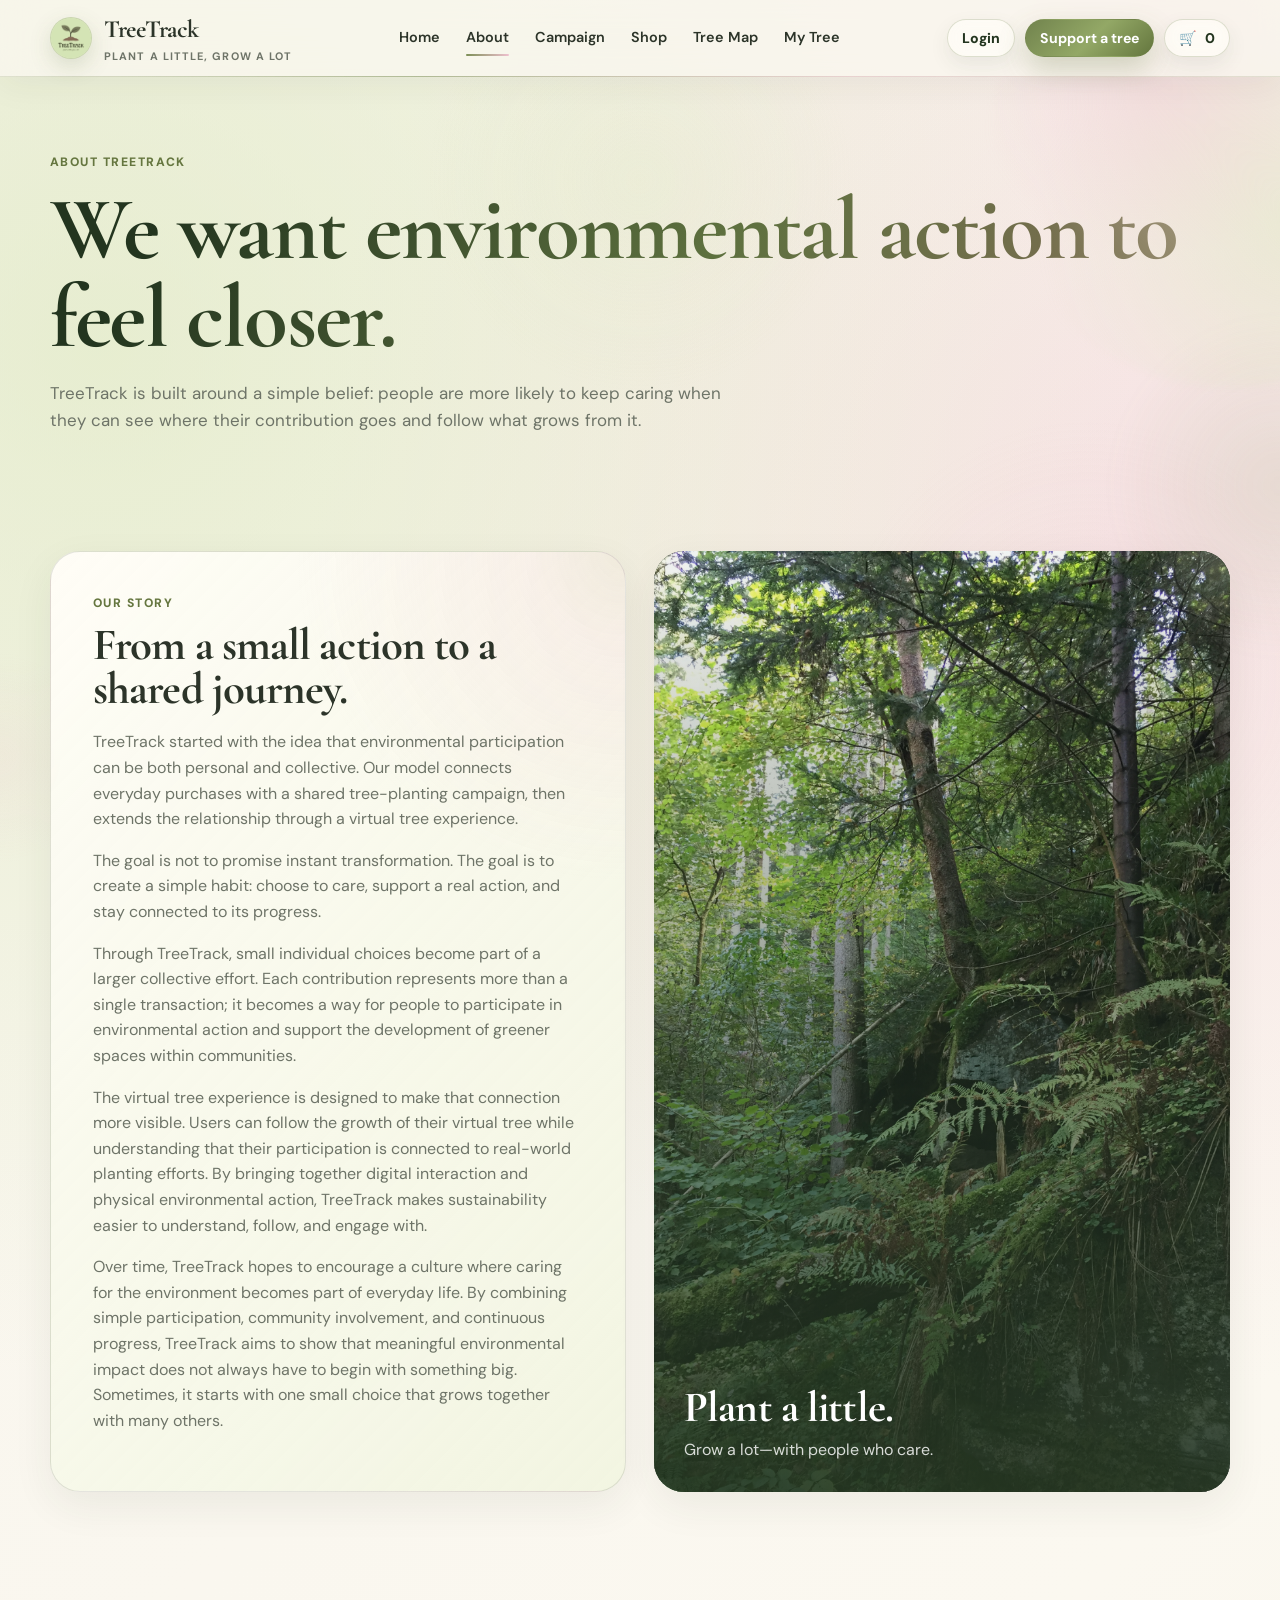
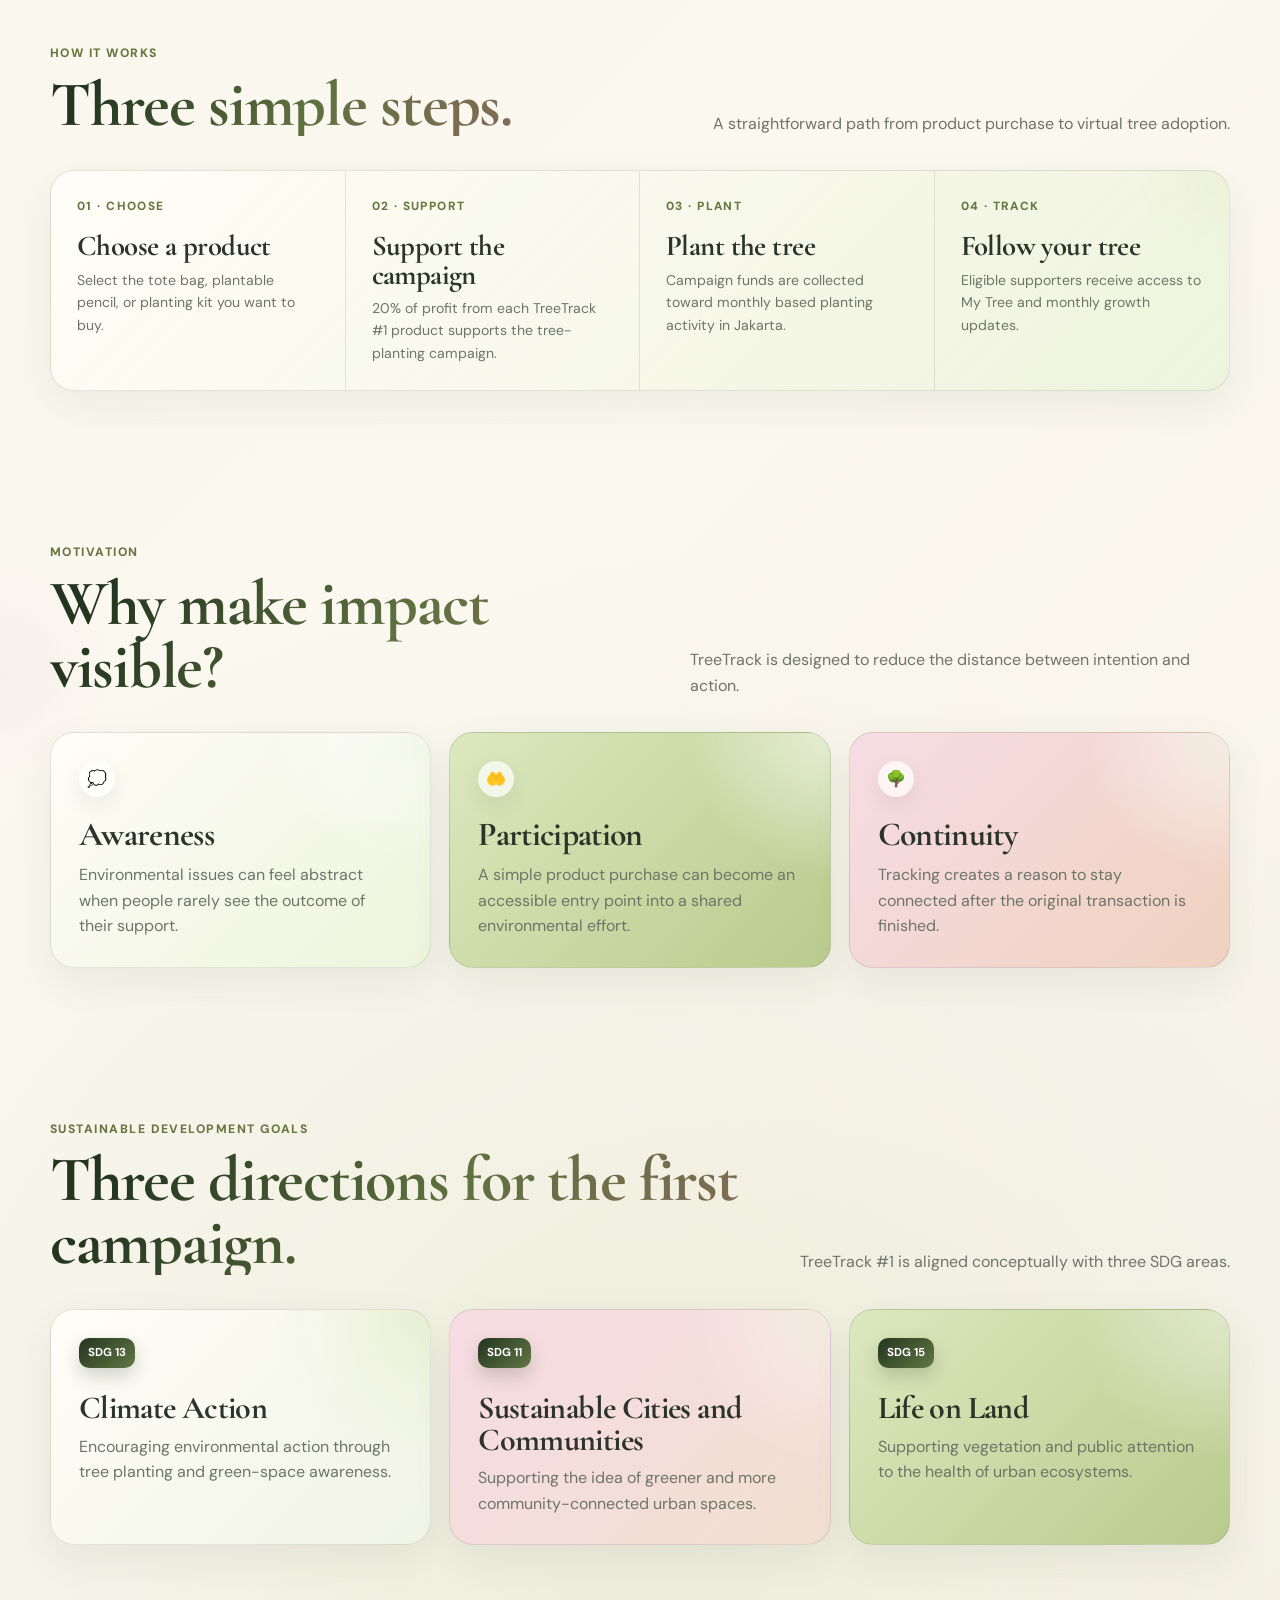
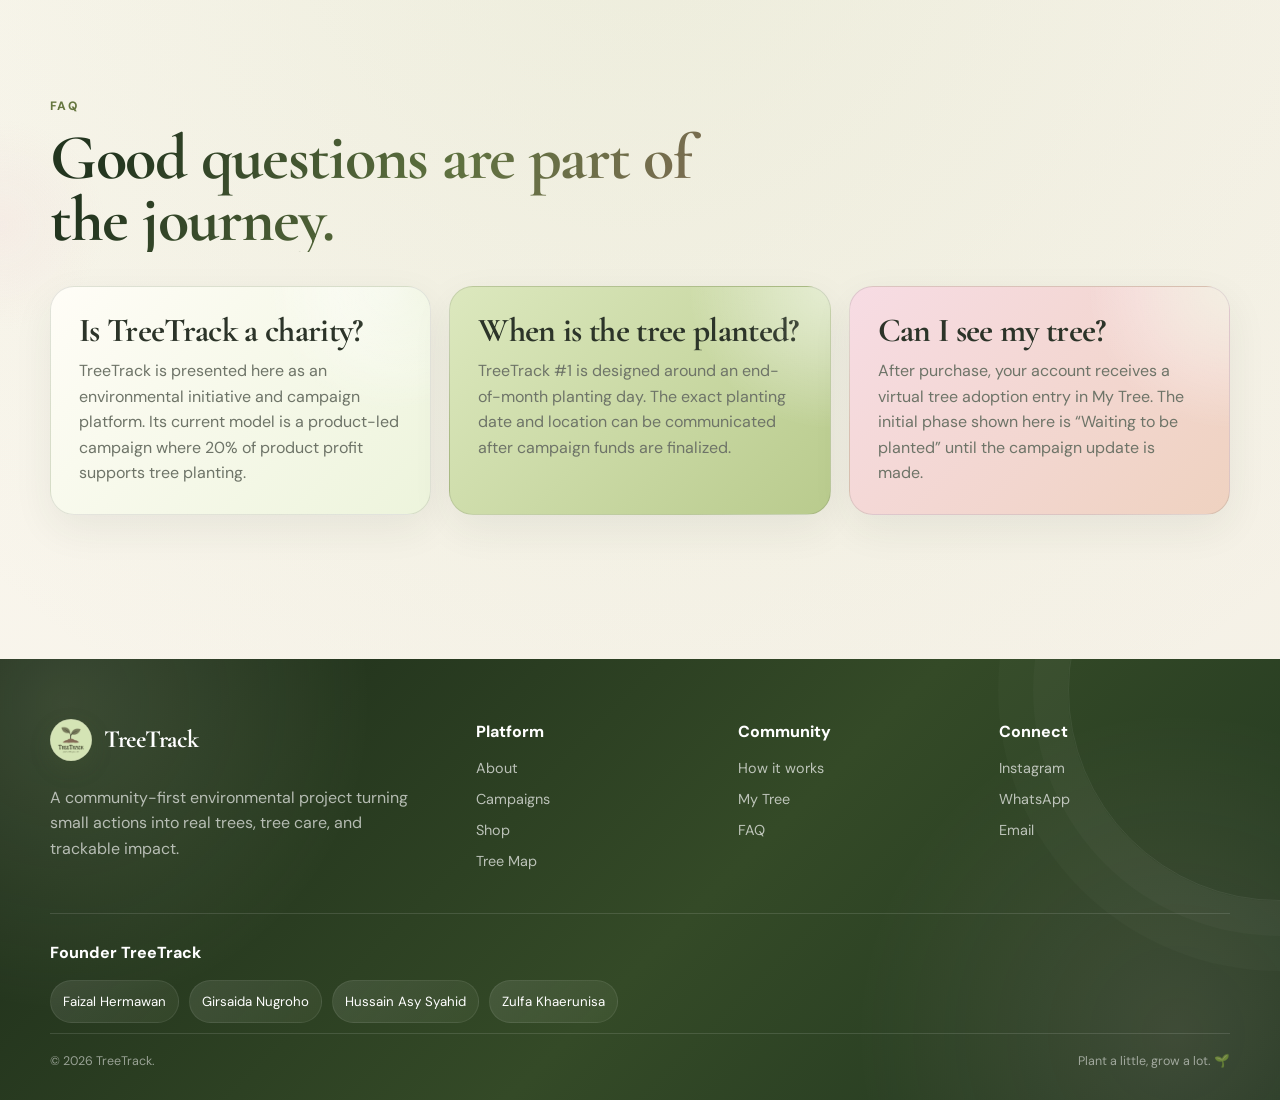
==== about.html @ c63aeb01 "Add files via upload" ====
<!doctype html>
<html lang="en">
<head>
  <meta charset="utf-8"><meta name="viewport" content="width=device-width, initial-scale=1">
  <meta name="description" content="About TreeTrack, its motivation, mission, SDGs and how the platform works.">
  <title>About TreeTrack</title>
  <link rel="icon" href="assets/treetrack-logo.png"><link rel="stylesheet" href="css/styles.css">
</head>
<body>
<header class="site-header"><div class="container navbar"><a class="brand" href="index.html"><span class="brand-mark"><img src="assets/treetrack-logo.png" alt="TreeTrack logo"></span><span><span class="brand-name">TreeTrack</span><span class="brand-tag">plant a little, grow a lot</span></span></a><button class="mobile-toggle" data-mobile-toggle type="button">☰</button><nav class="nav-links"><a href="index.html">Home</a><a href="about.html">About</a><a href="campaign.html">Campaign</a><a href="shop.html">Shop</a><a href="map.html">Tree Map</a><a href="my-tree.html">My Tree</a></nav><div class="nav-actions"><a class="btn btn-outline small" href="login.html" data-auth-link>Login</a><a class="btn btn-primary small" href="shop.html">Support a tree</a><a class="btn btn-outline small" href="checkout.html">🛒 <span data-cart-count>0</span></a></div></div></header>
<main>
  <section class="page-hero"><div class="container page-hero-inner"><div class="kicker">About TreeTrack</div><h1>We want environmental action to feel closer.</h1><p>TreeTrack is built around a simple belief: people are more likely to keep caring when they can see where their contribution goes and follow what grows from it.</p></div></section>
  <section class="section tight"><div class="container"><div class="split"><div class="text-card"><div class="kicker">Our story</div><h3>From a small action to a shared journey.</h3><p>
  TreeTrack started with the idea that environmental participation can be both
  personal and collective. Our model connects everyday purchases with a shared
  tree-planting campaign, then extends the relationship through a virtual tree
  experience.
</p>

<p>
  The goal is not to promise instant transformation. The goal is to create a
  simple habit: choose to care, support a real action, and stay connected to
  its progress.
</p>

<p>
  Through TreeTrack, small individual choices become part of a larger
  collective effort. Each contribution represents more than a single
  transaction; it becomes a way for people to participate in environmental
  action and support the development of greener spaces within communities.
</p>

<p>
  The virtual tree experience is designed to make that connection more visible.
  Users can follow the growth of their virtual tree while understanding that
  their participation is connected to real-world planting efforts. By bringing
  together digital interaction and physical environmental action, TreeTrack
  makes sustainability easier to understand, follow, and engage with.
</p>

<p>
  Over time, TreeTrack hopes to encourage a culture where caring for the
  environment becomes part of everyday life. By combining simple participation,
  community involvement, and continuous progress, TreeTrack aims to show that
  meaningful environmental impact does not always have to begin with something
  big. Sometimes, it starts with one small choice that grows together with
  many others.
</p></div><div class="photo-card"><img src="assets/Background4.png" alt="Green landscape"><div class="overlay"></div><div class="photo-copy"><h3>Plant a little.</h3><p>Grow a lot—with people who care.</p></div></div></div></div></section>
  <section class="section" id="how"><div class="container"><div class="section-head"><div><div class="kicker">How it works</div><h2>Three simple steps.</h2></div><p>A straightforward path from product purchase to virtual tree adoption.</p></div><div class="timeline"><article class="timeline-item"><div class="num">01 · CHOOSE</div><h3>Choose a product</h3><p>Select the tote bag, plantable pencil, or planting kit you want to buy.</p></article><article class="timeline-item"><div class="num">02 · SUPPORT</div><h3>Support the campaign</h3><p>20% of profit from each TreeTrack #1 product supports the tree-planting campaign.</p></article><article class="timeline-item"><div class="num">03 · PLANT</div><h3>Plant the tree</h3><p>Campaign funds are collected toward monthly based planting activity in Jakarta.</p></article><article class="timeline-item"><div class="num">04 · TRACK</div><h3>Follow your tree</h3><p>Eligible supporters receive access to My Tree and monthly growth updates.</p></article></div></div></section>
  <section class="section tight"><div class="container"><div class="section-head"><div><div class="kicker">Motivation</div><h2>Why make impact visible?</h2></div><p>TreeTrack is designed to reduce the distance between intention and action.</p></div><div class="story-grid"><article class="story-card"><span>💭</span><h3>Awareness</h3><p>Environmental issues can feel abstract when people rarely see the outcome of their support.</p></article><article class="story-card"><span>🤲</span><h3>Participation</h3><p>A simple product purchase can become an accessible entry point into a shared environmental effort.</p></article><article class="story-card"><span>🌳</span><h3>Continuity</h3><p>Tracking creates a reason to stay connected after the original transaction is finished.</p></article></div></div></section>
  <section class="section" id="sdgs"><div class="container"><div class="section-head"><div><div class="kicker">Sustainable Development Goals</div><h2>Three directions for the first campaign.</h2></div><p>TreeTrack #1 is aligned conceptually with three SDG areas.</p></div><div class="sdgs"><article class="sdg-card"><span class="sdg-tag">SDG 13</span><h3>Climate Action</h3><p>Encouraging environmental action through tree planting and green-space awareness.</p></article><article class="sdg-card"><span class="sdg-tag">SDG 11</span><h3>Sustainable Cities and Communities</h3><p>Supporting the idea of greener and more community-connected urban spaces.</p></article><article class="sdg-card"><span class="sdg-tag">SDG 15</span><h3>Life on Land</h3><p>Supporting vegetation and public attention to the health of urban ecosystems.</p></article></div></div></section>
  <section class="section tight" id="faq"><div class="container"><div class="section-head"><div><div class="kicker">FAQ</div><h2>Good questions are part of the journey.</h2></div></div><div class="story-grid"><article class="story-card"><h3>Is TreeTrack a charity?</h3><p>TreeTrack is presented here as an environmental initiative and campaign platform. Its current model is a product-led campaign where 20% of product profit supports tree planting.</p></article><article class="story-card"><h3>When is the tree planted?</h3><p>TreeTrack #1 is designed around an end-of-month planting day. The exact planting date and location can be communicated after campaign funds are finalized.</p></article><article class="story-card"><h3>Can I see my tree?</h3><p>After purchase, your account receives a virtual tree adoption entry in My Tree. The initial phase shown here is “Waiting to be planted” until the campaign update is made.</p></article></div></div></section>
</main>
<footer class="site-footer"><div class="container"><div class="footer-grid"><div class="footer-brand"><div class="brand"><span class="brand-mark"><img src="assets/treetrack-logo.png" alt=""></span><span class="brand-name">TreeTrack</span></div><p>A community-first environmental project turning small actions into real trees, tree care, and trackable impact.</p></div><div><div class="footer-title">Platform</div><div class="footer-links"><a href="about.html">About</a><a href="campaign.html">Campaigns</a><a href="shop.html">Shop</a><a href="map.html">Tree Map</a></div></div><div><div class="footer-title">Community</div><div class="footer-links"><a href="about.html#how">How it works</a><a href="my-tree.html">My Tree</a><a href="about.html#faq">FAQ</a></div></div><div><div class="footer-title">Connect</div><div class="footer-links"><a href="https://instagram.com/treetrack.id" target="_blank" rel="noopener">Instagram</a><a href="https://wa.me/628139511928" target="_blank" rel="noopener">WhatsApp</a><a href="mailto:hello@treetrack.id">Email</a></div></div></div><div class="footer-founders"><div class="footer-title">Founder TreeTrack</div><div class="founder-list"><span class="founder">Faizal Hermawan</span><span class="founder">Girsaida Nugroho</span><span class="founder">Hussain Asy Syahid</span><span class="founder">Zulfa Khaerunisa</span></div></div><div class="footer-bottom"><span>© <span data-year></span> TreeTrack.</span><span>Plant a little, grow a lot. 🌱</span></div></div></footer><div class="toast"></div><script src="js/app.js"></script>
</body>
</html>
---- css/styles.css ----
@import url('https://fonts.googleapis.com/css2?family=Caveat:wght@500;600&family=Cormorant+Garamond:wght@500;600;700&family=DM+Sans:wght@400;500;600;700&display=swap');

:root {
  --forest: #23351f;
  --forest-2: #31462a;
  --olive: #7d8f57;
  --olive-dark: #65763f;
  --sage: #dce8be;
  --sage-2: #eaf2d7;
  --cream: #f8f5ed;
  --paper: #fffdf7;
  --pink: #efc1cf;
  --pink-soft: #f7dce4;
  --brown: #6b5444;
  --ink: #2c3429;
  --muted: #6e7468;
  --line: rgba(44, 52, 41, 0.12);
  --shadow: 0 18px 50px rgba(43, 53, 36, 0.12);
  --radius: 24px;
  --radius-sm: 16px;
  --max: 1180px;
}

* { box-sizing: border-box; }
html { scroll-behavior: smooth; }
body {
  margin: 0;
  background: var(--cream);
  color: var(--ink);
  font-family: 'DM Sans', Arial, sans-serif;
  line-height: 1.6;
}
a { color: inherit; text-decoration: none; }
button, input, select, textarea { font: inherit; }
button { cursor: pointer; }
img { display: block; max-width: 100%; }

h1, h2, h3, .display {
  font-family: 'Cormorant Garamond', Georgia, serif;
  line-height: 0.98;
  margin: 0;
  letter-spacing: -0.02em;
}
.hand { font-family: 'Caveat', cursive; }
.container { width: min(var(--max), calc(100% - 40px)); margin: 0 auto; }

.site-header {
  position: sticky;
  top: 0;
  z-index: 50;
  backdrop-filter: blur(16px);
  background: rgba(248, 245, 237, 0.9);
  border-bottom: 1px solid var(--line);
}
.navbar {
  min-height: 76px;
  display: flex;
  align-items: center;
  justify-content: space-between;
  gap: 24px;
}
.brand {
  display: inline-flex;
  align-items: center;
  gap: 12px;
  font-weight: 700;
}
.brand-mark {
  width: 42px;
  height: 42px;
  border-radius: 50%;
  overflow: hidden;
  background: var(--sage);
  border: 1px solid rgba(35,53,31,0.1);
  flex: 0 0 auto;
}
.brand-mark img { width: 100%; height: 100%; object-fit: cover; }
.brand-name { font-family: 'Cormorant Garamond', Georgia, serif; font-size: 1.55rem; letter-spacing: -0.02em; }
.brand-tag { display: block; color: var(--muted); font-size: 0.68rem; letter-spacing: .1em; text-transform: uppercase; margin-top: -2px; }
.nav-links { display: flex; gap: 18px; align-items: center; }
.nav-links a, .nav-links button {
  border: 0;
  background: none;
  color: var(--ink);
  font-weight: 600;
  font-size: 0.9rem;
  padding: 8px 4px;
}
.nav-links a:hover, .nav-links button:hover { color: var(--olive-dark); }
.nav-actions { display: flex; align-items: center; gap: 10px; }
.mobile-toggle { display: none; border: 1px solid var(--line); background: var(--paper); padding: 10px 12px; border-radius: 12px; }

.btn {
  display: inline-flex;
  align-items: center;
  justify-content: center;
  gap: 8px;
  min-height: 44px;
  padding: 0 18px;
  border-radius: 999px;
  border: 1px solid transparent;
  font-weight: 700;
  transition: transform .2s ease, background .2s ease, box-shadow .2s ease;
}
.btn:hover { transform: translateY(-1px); }
.btn-primary { background: var(--olive); color: #fff; box-shadow: 0 10px 24px rgba(125,143,87,.25); }
.btn-primary:hover { background: var(--olive-dark); }
.btn-outline { background: var(--paper); border-color: var(--line); }
.btn-pink { background: var(--pink); }
.btn-dark { background: var(--forest); color: #fff; }
.btn-ghost { background: transparent; border-color: var(--line); }
.btn.small { min-height: 38px; padding: 0 14px; font-size: .88rem; }
.btn.block { width: 100%; }

.hero {
  min-height: 78vh;
  padding: 48px 0 40px;
  display: grid;
  align-items: center;
}
.hero-panel {
  position: relative;
  min-height: 640px;
  border-radius: 36px;
  overflow: hidden;
  background: var(--forest);
  box-shadow: var(--shadow);
}
.hero-panel::before {
  content: '';
  position: absolute;
  inset: 0;
  background: linear-gradient(90deg, rgba(20,35,22,.93) 0%, rgba(26,49,29,.74) 52%, rgba(26,49,29,.2) 100%);
  z-index: 1;
}
.hero-image { position: absolute; inset: 0; width: 100%; height: 100%; object-fit: cover; object-position: center; }
.hero-content { position: relative; z-index: 2; width: min(700px, 88%); padding: 90px 72px; color: #fff; }
.eyebrow {
  display: inline-flex;
  align-items: center;
  gap: 8px;
  padding: 7px 12px;
  border-radius: 999px;
  background: rgba(220,232,190,.18);
  border: 1px solid rgba(220,232,190,.25);
  color: var(--sage);
  font-size: .73rem;
  text-transform: uppercase;
  letter-spacing: .12em;
  font-weight: 700;
}
.hero h1 { font-size: clamp(4rem, 8vw, 7rem); margin: 20px 0 24px; }
.hero h1 em { color: var(--sage); font-style: normal; }
.hero-copy { font-size: 1.08rem; max-width: 580px; color: rgba(255,255,255,.85); }
.hero-actions { display: flex; gap: 12px; flex-wrap: wrap; margin-top: 30px; }
.hero-note { margin-top: 24px; color: rgba(255,255,255,.65); font-size: .83rem; }

.section { padding: 88px 0; }
.section.tight { padding: 64px 0; }
.section-head { display: flex; justify-content: space-between; align-items: end; gap: 24px; margin-bottom: 34px; }
.section-head h2 { font-size: clamp(2.3rem, 5vw, 4rem); max-width: 700px; }
.section-head p { max-width: 540px; color: var(--muted); margin: 0; }
.kicker { color: var(--olive-dark); font-size: .76rem; font-weight: 800; letter-spacing: .12em; text-transform: uppercase; margin-bottom: 10px; }

.split { display: grid; grid-template-columns: 1fr 1fr; gap: 28px; align-items: stretch; }
.photo-card {
  min-height: 520px;
  border-radius: 30px;
  overflow: hidden;
  position: relative;
  background: var(--forest);
  box-shadow: var(--shadow);
}
.photo-card img { width: 100%; height: 100%; object-fit: cover; }
.photo-card .overlay { position: absolute; inset: 0; background: linear-gradient(180deg, rgba(35,53,31,.05), rgba(35,53,31,.9)); }
.photo-card .photo-copy { position: absolute; inset: auto 30px 30px; color: #fff; z-index: 2; }
.photo-copy h3 { font-size: 2.7rem; margin-bottom: 8px; }
.photo-copy p { color: rgba(255,255,255,.82); margin: 0; }
.text-card { background: var(--paper); border: 1px solid var(--line); border-radius: 30px; padding: 42px; }
.text-card h3 { font-size: 2.8rem; margin-bottom: 18px; }
.text-card p { color: var(--muted); }

.story-grid { display: grid; grid-template-columns: repeat(3, 1fr); gap: 18px; }
.story-card { padding: 28px; border-radius: var(--radius); background: var(--paper); border: 1px solid var(--line); min-height: 220px; }
.story-card:nth-child(2) { background: var(--sage); }
.story-card:nth-child(3) { background: var(--pink-soft); }
.story-card span { display: inline-flex; width: 36px; height: 36px; align-items: center; justify-content: center; border-radius: 50%; background: rgba(255,255,255,.7); margin-bottom: 22px; }
.story-card h3 { font-size: 2.1rem; margin-bottom: 10px; }
.story-card p { color: var(--muted); margin: 0; }

.stat-grid { display: grid; grid-template-columns: repeat(4, 1fr); gap: 14px; }
.stat-card { background: var(--paper); border: 1px solid var(--line); border-radius: 18px; padding: 24px; }
.stat-card strong { display: block; font-size: 2rem; font-family: 'Cormorant Garamond', serif; }
.stat-card span { color: var(--muted); font-size: .84rem; }

.sdgs { display: grid; grid-template-columns: repeat(3, 1fr); gap: 18px; }
.sdg-card { border-radius: var(--radius); padding: 28px; border: 1px solid var(--line); background: var(--paper); }
.sdg-card:nth-child(2) { background: var(--pink-soft); }
.sdg-card:nth-child(3) { background: var(--sage); }
.sdg-tag { display: inline-flex; padding: 6px 9px; border-radius: 10px; background: var(--forest); color: #fff; font-weight: 700; font-size: .72rem; }
.sdg-card h3 { font-size: 2rem; margin: 24px 0 10px; }
.sdg-card p { margin: 0; color: var(--muted); }

.campaign-banner {
  background: var(--forest);
  border-radius: 32px;
  overflow: hidden;
  display: grid;
  grid-template-columns: 1.1fr .9fr;
  min-height: 460px;
}
.campaign-banner .copy { padding: 54px; color: #fff; display: flex; flex-direction: column; justify-content: center; }
.campaign-banner h2 { font-size: clamp(3rem, 6vw, 5.5rem); }
.campaign-banner p { color: rgba(255,255,255,.75); max-width: 560px; }
.campaign-banner .media img { width: 100%; height: 100%; object-fit: cover; }

.products { display: grid; grid-template-columns: repeat(3, 1fr); gap: 18px; }
.product-card { background: var(--paper); border: 1px solid var(--line); border-radius: 26px; overflow: hidden; display: flex; flex-direction: column; }
.product-media { aspect-ratio: 4 / 3; background: linear-gradient(135deg, var(--sage), var(--paper)); display: grid; place-items: center; font-size: 4.4rem; }
.product-body { padding: 22px; display: flex; flex-direction: column; gap: 8px; flex: 1; }
.product-meta { display: flex; align-items: center; justify-content: space-between; gap: 12px; }
.product-body h3 { font-size: 2rem; }
.product-body p { color: var(--muted); font-size: .9rem; margin: 0; }
.price { font-size: 1.25rem; font-weight: 800; color: var(--olive-dark); }
.product-actions { display: flex; gap: 8px; margin-top: auto; padding-top: 14px; }
.product-actions .btn { flex: 1; }

.map-shell { display: grid; grid-template-columns: 1.4fr .7fr; gap: 18px; }
.map-frame { background: var(--paper); border: 1px solid var(--line); border-radius: 28px; overflow: hidden; min-height: 540px; }
.map-frame iframe { width: 100%; height: 100%; min-height: 540px; border: 0; }
.map-side { background: var(--paper); border: 1px solid var(--line); border-radius: 28px; padding: 26px; }
.map-locations { display: grid; gap: 10px; margin-top: 18px; }
.location-btn { border: 1px solid var(--line); background: transparent; padding: 14px; border-radius: 16px; text-align: left; transition: .2s ease; }
.location-btn.active, .location-btn:hover { background: var(--sage-2); border-color: rgba(101,118,63,.25); }
.location-btn strong { display: block; }
.location-btn span { display: block; font-size: .8rem; color: var(--muted); margin-top: 3px; }
.map-detail { margin-top: 22px; padding: 18px; border-radius: 18px; background: var(--sage); }
.map-detail p { color: var(--muted); font-size: .9rem; }

.page-hero { padding: 76px 0 36px; }
.page-hero-inner { max-width: 860px; }
.page-hero h1 { font-size: clamp(3.3rem, 7vw, 6rem); margin: 14px 0 18px; }
.page-hero p { max-width: 700px; color: var(--muted); font-size: 1.06rem; }

.timeline { display: grid; grid-template-columns: repeat(4, 1fr); gap: 0; border: 1px solid var(--line); border-radius: 24px; overflow: hidden; background: var(--paper); }
.timeline-item { padding: 26px; border-right: 1px solid var(--line); min-height: 180px; }
.timeline-item:last-child { border-right: 0; }
.timeline-item .num { font-size: .74rem; font-weight: 800; color: var(--olive-dark); letter-spacing: .12em; }
.timeline-item h3 { font-size: 1.8rem; margin: 16px 0 8px; }
.timeline-item p { margin: 0; color: var(--muted); font-size: .88rem; }

.form-wrap { max-width: 560px; margin: 40px auto 90px; }
.form-card { background: var(--paper); border: 1px solid var(--line); border-radius: 28px; padding: 34px; box-shadow: var(--shadow); }
.form-card h1 { font-size: 3rem; margin-bottom: 10px; }
.form-card > p { color: var(--muted); }
.field { display: grid; gap: 7px; margin-top: 18px; }
.field label { font-size: .84rem; font-weight: 700; }
.field input, .field textarea, .field select {
  width: 100%;
  min-height: 46px;
  padding: 12px 14px;
  border: 1px solid var(--line);
  border-radius: 14px;
  background: #fff;
  color: var(--ink);
  outline: none;
}
.field textarea { min-height: 110px; resize: vertical; }
.field input:focus, .field textarea:focus, .field select:focus { border-color: var(--olive); box-shadow: 0 0 0 4px rgba(125,143,87,.12); }
.form-row { display: grid; grid-template-columns: 1fr 1fr; gap: 12px; }
.form-footer { margin-top: 22px; display: flex; gap: 10px; align-items: center; justify-content: space-between; flex-wrap: wrap; }
.form-note { font-size: .78rem; color: var(--muted); margin-top: 16px; }
.alert { padding: 12px 14px; border-radius: 14px; margin-top: 16px; font-size: .88rem; display: none; }
.alert.show { display: block; }
.alert.error { background: #f8dfdf; color: #823c3c; }
.alert.success { background: var(--sage); color: var(--forest); }

.checkout-grid { display: grid; grid-template-columns: 1.2fr .8fr; gap: 18px; align-items: start; }
.summary-card { background: var(--paper); border: 1px solid var(--line); border-radius: 24px; padding: 24px; position: sticky; top: 98px; }
.summary-item { display: flex; justify-content: space-between; gap: 12px; padding: 14px 0; border-bottom: 1px solid var(--line); }
.summary-item:last-child { border-bottom: 0; }
.summary-total { display: flex; justify-content: space-between; padding-top: 18px; font-weight: 800; font-size: 1.08rem; }

.account-grid { display: grid; grid-template-columns: .7fr 1.3fr; gap: 18px; }
.profile-card, .orders-card { background: var(--paper); border: 1px solid var(--line); border-radius: 24px; padding: 28px; }
.avatar { width: 62px; height: 62px; display: grid; place-items: center; border-radius: 50%; background: var(--sage); color: var(--forest); font-weight: 800; font-size: 1.4rem; }
.profile-card h2 { font-size: 2.1rem; margin: 16px 0 4px; }
.profile-card p { margin: 0; color: var(--muted); }
.order-row { display: grid; grid-template-columns: 1.5fr .7fr .8fr .6fr; gap: 10px; align-items: center; padding: 16px 0; border-bottom: 1px solid var(--line); }
.order-row:last-child { border-bottom: 0; }
.status { display: inline-flex; width: fit-content; padding: 5px 8px; border-radius: 999px; background: var(--sage); color: var(--forest); font-size: .72rem; font-weight: 800; }
.status.waiting { background: var(--pink-soft); }

.tree-app { display: grid; grid-template-columns: .7fr 1.3fr; gap: 18px; align-items: stretch; }
.tree-panel, .tree-info { background: var(--paper); border: 1px solid var(--line); border-radius: 28px; }
.tree-panel { min-height: 620px; padding: 26px; position: relative; overflow: hidden; }
.tree-scene {
  position: relative;
  min-height: 520px;
  border-radius: 22px;
  background: radial-gradient(circle at 50% 18%, #fffde9 0, rgba(255,253,231,.8) 20%, rgba(220,232,190,.85) 55%, #c5d4a1 100%);
  overflow: hidden;
  perspective: 800px;
}
.tree-scene::after {
  content: '';
  position: absolute;
  left: -15%; right: -15%; bottom: -25px; height: 190px;
  background: #7b684e;
  border-radius: 50% 50% 0 0;
  transform: rotate(-3deg);
}
.tree-model {
  position: absolute;
  width: 300px;
  height: 390px;
  left: 50%; top: 50%;
  transform: translate(-50%,-50%) rotateY(0deg);
  transform-style: preserve-3d;
  transition: transform .15s ease;
}
.tree-trunk {
  position: absolute;
  width: 60px; height: 240px;
  left: 120px; top: 110px;
  border-radius: 36px 36px 20px 20px;
  background: linear-gradient(90deg, #5a4438 0%, #795846 48%, #493a31 100%);
  box-shadow: 28px 10px 0 rgba(69,50,38,.13);
}
.tree-branch { position: absolute; width: 128px; height: 18px; border-radius: 20px; background: #5c4737; left: 72px; top: 126px; transform: rotate(-30deg); }
.tree-crown { position: absolute; inset: 0; }
.leaf {
  position: absolute;
  width: 94px; height: 70px;
  border-radius: 100% 0 100% 0;
  background: linear-gradient(135deg, #6d7f45, #8fa662 72%, #55673a);
  filter: drop-shadow(8px 10px 8px rgba(32,47,26,.15));
}
.leaf.l1 { left: 50px; top: 76px; transform: rotate(-24deg); }
.leaf.l2 { left: 146px; top: 56px; transform: rotate(22deg) scale(1.08); }
.leaf.l3 { left: 38px; top: 146px; transform: rotate(8deg) scale(.86); }
.leaf.l4 { left: 172px; top: 142px; transform: rotate(28deg) scale(.9); }
.leaf.l5 { left: 86px; top: 28px; transform: rotate(8deg) scale(.72); }

.tree-pot {
  position: absolute;
  width: 118px;
  height: 76px;
  left: 91px;
  top: 314px;
  background: linear-gradient(90deg, #6b5444, #8a6b55 45%, #5a4639 100%);
  border-radius: 12px 12px 28px 28px;
  transform: perspective(500px) rotateX(-8deg);
  box-shadow: 0 18px 18px rgba(64,48,37,.15);
}
.tree-soil {
  position: absolute;
  width: 92px;
  height: 24px;
  left: 104px;
  top: 303px;
  border-radius: 50%;
  background: #4e3e31;
  z-index: 3;
}
.waiting-note {
  position: absolute;
  left: 50%;
  top: 16px;
  transform: translateX(-50%);
  width: max-content;
  max-width: calc(100% - 32px);
  padding: 7px 11px;
  border-radius: 999px;
  background: rgba(255,255,255,.68);
  border: 1px solid rgba(35,53,31,.08);
  color: var(--forest);
  font-size: .72rem;
  font-weight: 800;
  z-index: 4;
}

.tree-tag { position: absolute; z-index: 3; left: 18px; bottom: 18px; background: rgba(255,255,255,.78); backdrop-filter: blur(8px); padding: 10px 12px; border-radius: 14px; font-size: .78rem; }
.tree-info { padding: 30px; }
.tree-info h2 { font-size: 3.2rem; }
.tree-info .phase { margin-top: 10px; display: inline-flex; padding: 6px 10px; border-radius: 999px; background: var(--pink-soft); font-size: .76rem; font-weight: 800; }
.phase-bar { display: grid; grid-template-columns: repeat(4,1fr); gap: 8px; margin: 28px 0; }
.phase-dot { height: 8px; border-radius: 999px; background: #e6e8df; }
.phase-dot.active { background: var(--olive); }
.tree-metadata { display: grid; grid-template-columns: 1fr 1fr; gap: 12px; margin: 24px 0; }
.meta { background: var(--sage-2); border-radius: 16px; padding: 16px; }
.meta span { display: block; color: var(--muted); font-size: .76rem; }
.meta strong { display: block; margin-top: 4px; }
.tree-timeline { display: grid; gap: 12px; margin-top: 20px; }
.growth-card { border: 1px solid var(--line); padding: 16px; border-radius: 16px; }
.growth-card.current { background: var(--sage); }
.growth-card h4 { margin: 0 0 4px; }
.growth-card p { margin: 0; color: var(--muted); font-size: .84rem; }
.tree-controls { display: flex; gap: 8px; margin-top: 14px; }

.empty-state { text-align: center; padding: 70px 20px; background: var(--paper); border: 1px solid var(--line); border-radius: 28px; }
.empty-state h2 { font-size: 2.7rem; }
.empty-state p { color: var(--muted); max-width: 520px; margin: 12px auto 20px; }

.payment-box { max-width: 720px; margin: 0 auto 90px; }
.order-code { font-family: monospace; padding: 8px 10px; background: #eef2e5; border-radius: 8px; }
.whatsapp-box { margin-top: 22px; padding: 22px; border-radius: 20px; background: var(--sage); }
.whatsapp-box h3 { font-size: 2rem; }

.site-footer { background: var(--forest); color: #fff; margin-top: 80px; }
.footer-grid { display: grid; grid-template-columns: 1.2fr .7fr .7fr .7fr; gap: 30px; padding: 60px 0 36px; }
.footer-brand p { color: rgba(255,255,255,.65); max-width: 360px; }
.footer-title { font-weight: 800; margin-bottom: 12px; }
.footer-links { display: grid; gap: 8px; color: rgba(255,255,255,.68); font-size: .9rem; }
.footer-founders { border-top: 1px solid rgba(255,255,255,.12); padding: 26px 0 10px; }
.founder-list { display: flex; flex-wrap: wrap; gap: 10px; margin-top: 14px; }
.founder { padding: 10px 12px; border-radius: 999px; background: rgba(255,255,255,.08); font-size: .83rem; }
.footer-bottom { border-top: 1px solid rgba(255,255,255,.12); padding: 18px 0 28px; color: rgba(255,255,255,.52); font-size: .78rem; display: flex; justify-content: space-between; gap: 16px; }

.toast { position: fixed; right: 22px; bottom: 22px; z-index: 80; background: var(--forest); color: #fff; padding: 13px 16px; border-radius: 14px; box-shadow: var(--shadow); opacity: 0; transform: translateY(16px); pointer-events: none; transition: .25s ease; }
.toast.show { opacity: 1; transform: translateY(0); }

@media (max-width: 980px) {
  .nav-links { display: none; position: absolute; top: 76px; left: 20px; right: 20px; flex-direction: column; align-items: stretch; background: rgba(255,253,247,.98); border: 1px solid var(--line); padding: 16px; border-radius: 20px; box-shadow: var(--shadow); }
  .nav-links.open { display: flex; }
  .mobile-toggle { display: inline-flex; }
  .hero-panel { min-height: 680px; }
  .hero-content { padding: 70px 36px; }
  .split, .campaign-banner, .map-shell, .checkout-grid, .account-grid, .tree-app { grid-template-columns: 1fr; }
  .stat-grid { grid-template-columns: 1fr 1fr; }
  .products, .sdgs { grid-template-columns: 1fr 1fr; }
  .summary-card { position: static; }
  .timeline { grid-template-columns: 1fr 1fr; }
  .timeline-item:nth-child(2) { border-right: 0; }
  .timeline-item:nth-child(n+3) { border-top: 1px solid var(--line); }
  .footer-grid { grid-template-columns: 1fr 1fr; }
}

@media (max-width: 680px) {
  .container { width: min(var(--max), calc(100% - 28px)); }
  .navbar { min-height: 68px; }
  .brand-name { font-size: 1.35rem; }
  .brand-tag { display: none; }
  .nav-links { top: 68px; left: 14px; right: 14px; }
  .nav-actions .btn-outline { display: none; }
  .hero { padding-top: 20px; }
  .hero-panel { border-radius: 22px; min-height: 690px; }
  .hero-content { padding: 52px 24px; width: 100%; }
  .hero h1 { font-size: 4.2rem; }
  .section { padding: 64px 0; }
  .section-head { display: block; }
  .section-head h2 { margin-bottom: 12px; }
  .story-grid, .products, .sdgs, .stat-grid { grid-template-columns: 1fr; }
  .split { gap: 16px; }
  .photo-card { min-height: 420px; }
  .text-card { padding: 26px; }
  .campaign-banner { min-height: auto; }
  .campaign-banner .copy { padding: 32px 24px; }
  .form-card { padding: 24px; }
  .form-row { grid-template-columns: 1fr; }
  .timeline { grid-template-columns: 1fr; }
  .timeline-item { border-right: 0; border-bottom: 1px solid var(--line); }
  .timeline-item:last-child { border-bottom: 0; }
  .tree-panel { min-height: 560px; }
  .tree-scene { min-height: 460px; }
  .tree-model { transform: translate(-50%,-50%) scale(.83); }
  .tree-metadata { grid-template-columns: 1fr; }
  .order-row { grid-template-columns: 1fr; align-items: start; }
  .footer-grid { grid-template-columns: 1fr; }
  .footer-bottom { flex-direction: column; }
}


/* =========================================================
   TreeTrack Visual Refresh — Gradient / Depth / Hover System
   Applied globally across every page.
   ========================================================= */

:root {
  --forest: #23351f;
  --forest-2: #31462a;
  --olive: #7d8f57;
  --olive-dark: #65763f;
  --sage: #dce8be;
  --sage-2: #eaf2d7;
  --cream: #f8f5ed;
  --paper: #fffdf7;
  --pink: #efc1cf;
  --pink-soft: #f7dce4;
  --brown: #6b5444;
  --ink: #2c3429;
  --muted: #6e7468;
  --line: rgba(44, 52, 41, 0.12);
  --shadow: 0 20px 55px rgba(43, 53, 36, 0.13);
  --shadow-hover: 0 28px 75px rgba(43, 53, 36, 0.20);
  --radius: 24px;
  --radius-sm: 16px;
  --max: 1180px;

  --tt-gradient: linear-gradient(135deg, #23351f 0%, #52683b 46%, #9bad70 100%);
  --tt-soft-gradient: linear-gradient(135deg, #edf4dc 0%, #f9f4e8 48%, #f8dce5 100%);
  --tt-green-gradient: linear-gradient(135deg, #dce8be 0%, #a9bd7c 100%);
  --tt-pink-gradient: linear-gradient(135deg, #f8dce5 0%, #efd0b9 100%);
  --tt-glow: 0 0 0 1px rgba(255,255,255,.25), 0 18px 45px rgba(95,119,61,.22);
}

body {
  position: relative;
  isolation: isolate;
  background:
    radial-gradient(circle at 8% 8%, rgba(220,232,190,.62), transparent 25%),
    radial-gradient(circle at 92% 12%, rgba(239,193,207,.38), transparent 22%),
    radial-gradient(circle at 50% 72%, rgba(169,189,124,.14), transparent 30%),
    linear-gradient(135deg, #f8f5ed 0%, #fbf8f0 48%, #f4f0e5 100%);
}

body::before {
  content: "";
  position: fixed;
  inset: 0;
  z-index: -2;
  pointer-events: none;
  background:
    radial-gradient(circle at var(--mouse-x, 50%) var(--mouse-y, 20%), rgba(220,232,190,.20), transparent 22%),
    radial-gradient(circle at 85% 75%, rgba(239,193,207,.14), transparent 20%);
}

body::after {
  content: "";
  position: fixed;
  width: 360px;
  height: 360px;
  right: -180px;
  top: 34%;
  z-index: -1;
  pointer-events: none;
  border-radius: 50%;
  background: radial-gradient(circle, rgba(125,143,87,.13), transparent 68%);
  filter: blur(8px);
}

.site-header {
  background: rgba(250,247,239,.76);
  border-bottom: 1px solid rgba(101,118,63,.16);
  box-shadow: 0 8px 35px rgba(43,53,36,.06);
}

.site-header::after {
  content: "";
  position: absolute;
  left: 0;
  right: 0;
  bottom: -1px;
  height: 1px;
  background: linear-gradient(90deg, transparent, rgba(125,143,87,.48), rgba(239,193,207,.48), transparent);
}

.brand-mark {
  box-shadow: 0 8px 22px rgba(79,99,51,.18);
  transition: transform .3s ease, box-shadow .3s ease;
}

.brand:hover .brand-mark {
  transform: rotate(-4deg) scale(1.07);
  box-shadow: 0 12px 28px rgba(79,99,51,.26);
}

.nav-links a {
  position: relative;
  transition: color .25s ease, transform .25s ease;
}

.nav-links a::after {
  content: "";
  position: absolute;
  left: 4px;
  right: 4px;
  bottom: 2px;
  height: 2px;
  border-radius: 999px;
  transform: scaleX(0);
  transform-origin: center;
  background: linear-gradient(90deg, var(--olive), var(--pink));
  transition: transform .25s ease;
}

.nav-links a:hover {
  color: var(--olive-dark);
  transform: translateY(-1px);
}

.nav-links a:hover::after,
.nav-links a[aria-current="page"]::after {
  transform: scaleX(1);
}

.btn {
  position: relative;
  overflow: hidden;
  box-shadow: 0 8px 20px rgba(43,53,36,.08);
  transition: transform .25s ease, box-shadow .25s ease, background .25s ease, border-color .25s ease;
}

.btn::before {
  content: "";
  position: absolute;
  inset: 0;
  background: linear-gradient(110deg, transparent 20%, rgba(255,255,255,.38) 48%, transparent 76%);
  transform: translateX(-130%);
  transition: transform .55s ease;
}

.btn:hover::before {
  transform: translateX(130%);
}

.btn:hover {
  transform: translateY(-3px);
  box-shadow: 0 14px 30px rgba(43,53,36,.15);
}

.btn:active {
  transform: translateY(-1px) scale(.98);
}

.btn-primary {
  background: linear-gradient(135deg, #71834d 0%, #93a866 52%, #64763e 100%);
  box-shadow: 0 12px 28px rgba(101,118,63,.28);
}

.btn-primary:hover {
  background: linear-gradient(135deg, #63763e 0%, #829956 52%, #526534 100%);
}

.btn-outline {
  background: rgba(255,253,247,.72);
  border-color: rgba(101,118,63,.22);
  backdrop-filter: blur(10px);
}

.btn-outline:hover {
  border-color: rgba(101,118,63,.38);
  background: linear-gradient(135deg, rgba(220,232,190,.55), rgba(255,253,247,.92));
}

.btn-pink {
  background: linear-gradient(135deg, #efc1cf, #f5d5de 55%, #e8b4c5);
  box-shadow: 0 12px 28px rgba(208,143,165,.23);
}

.btn-dark {
  background: linear-gradient(135deg, #1f301c, #3d542e 55%, #263a21);
  box-shadow: 0 12px 28px rgba(35,53,31,.25);
}

.btn-ghost:hover {
  background: rgba(220,232,190,.38);
}

.hero {
  position: relative;
}

.hero-panel {
  background: var(--tt-gradient);
  box-shadow: 0 30px 80px rgba(35,53,31,.22);
  border: 1px solid rgba(255,255,255,.18);
}

.hero-panel::before {
  background:
    radial-gradient(circle at 78% 18%, rgba(220,232,190,.30), transparent 22%),
    radial-gradient(circle at 84% 80%, rgba(239,193,207,.18), transparent 25%),
    linear-gradient(90deg, rgba(20,35,22,.94) 0%, rgba(26,49,29,.70) 52%, rgba(26,49,29,.20) 100%);
}

.hero-panel::after {
  content: "";
  position: absolute;
  width: 300px;
  height: 300px;
  right: -90px;
  top: -90px;
  border-radius: 50%;
  border: 1px solid rgba(255,255,255,.14);
  box-shadow:
    0 0 0 35px rgba(255,255,255,.035),
    0 0 0 70px rgba(255,255,255,.025);
  pointer-events: none;
  z-index: 1;
}

.hero-content {
  text-shadow: 0 2px 22px rgba(0,0,0,.16);
}

.eyebrow {
  background: linear-gradient(135deg, rgba(220,232,190,.24), rgba(239,193,207,.16));
  box-shadow: 0 8px 25px rgba(0,0,0,.10);
}

.hero h1 em {
  background: linear-gradient(90deg, #dce8be, #f4d2dc);
  -webkit-background-clip: text;
  background-clip: text;
  color: transparent;
}

.section {
  position: relative;
}

.section:nth-of-type(even)::before {
  content: "";
  position: absolute;
  width: 220px;
  height: 220px;
  left: -110px;
  top: 15%;
  border-radius: 50%;
  background: radial-gradient(circle, rgba(239,193,207,.14), transparent 68%);
  pointer-events: none;
}

.section-head h2,
.page-hero h1 {
  background: linear-gradient(120deg, #23351f 10%, #5e713f 55%, #846b57 100%);
  -webkit-background-clip: text;
  background-clip: text;
  color: transparent;
}

.page-hero {
  position: relative;
}

.page-hero::before {
  content: "";
  position: absolute;
  width: 480px;
  height: 480px;
  right: -190px;
  top: -170px;
  border-radius: 50%;
  background:
    radial-gradient(circle at 35% 35%, rgba(239,193,207,.34), transparent 42%),
    radial-gradient(circle at 65% 65%, rgba(220,232,190,.48), transparent 60%);
  filter: blur(4px);
  pointer-events: none;
}

.photo-card,
.text-card,
.story-card,
.stat-card,
.sdg-card,
.product-card,
.map-frame,
.map-side,
.timeline,
.form-card,
.summary-card,
.profile-card,
.orders-card,
.tree-panel,
.tree-info,
.empty-state,
.payment-box,
.whatsapp-box,
.growth-card {
  box-shadow: 0 14px 40px rgba(43,53,36,.07);
}

.photo-card,
.text-card,
.story-card,
.stat-card,
.sdg-card,
.product-card,
.map-frame,
.map-side,
.timeline,
.form-card,
.summary-card,
.profile-card,
.orders-card,
.tree-panel,
.tree-info,
.empty-state,
.payment-box {
  position: relative;
  overflow: hidden;
}

.photo-card::before,
.text-card::before,
.story-card::before,
.stat-card::before,
.sdg-card::before,
.product-card::before,
.map-frame::before,
.map-side::before,
.timeline::before,
.form-card::before,
.summary-card::before,
.profile-card::before,
.orders-card::before,
.tree-panel::before,
.tree-info::before,
.empty-state::before {
  content: "";
  position: absolute;
  width: 180px;
  height: 180px;
  right: -85px;
  top: -90px;
  border-radius: 50%;
  background: radial-gradient(circle, rgba(220,232,190,.24), transparent 70%);
  pointer-events: none;
}

.photo-card,
.text-card,
.story-card,
.stat-card,
.sdg-card,
.product-card,
.map-frame,
.map-side,
.form-card,
.profile-card,
.orders-card,
.tree-panel,
.tree-info,
.empty-state,
.growth-card,
.location-btn {
  transition: transform .3s ease, box-shadow .3s ease, border-color .3s ease, background .3s ease;
}

.photo-card:hover,
.text-card:hover,
.story-card:hover,
.stat-card:hover,
.sdg-card:hover,
.product-card:hover,
.map-frame:hover,
.map-side:hover,
.form-card:hover,
.profile-card:hover,
.orders-card:hover,
.tree-panel:hover,
.tree-info:hover {
  transform: translateY(-6px);
  box-shadow: var(--shadow-hover);
  border-color: rgba(101,118,63,.20);
}

.text-card {
  background:
    radial-gradient(circle at 100% 0%, rgba(239,193,207,.24), transparent 30%),
    linear-gradient(135deg, rgba(255,253,247,.98), rgba(239,244,220,.72));
}

.story-card {
  background:
    radial-gradient(circle at 90% 0%, rgba(255,255,255,.65), transparent 30%),
    linear-gradient(135deg, #fffdf7, #edf4dc);
}

.story-card:nth-child(2) {
  background:
    radial-gradient(circle at 100% 0%, rgba(255,255,255,.58), transparent 32%),
    linear-gradient(135deg, #dce8be, #b9cb8d);
}

.story-card:nth-child(3) {
  background:
    radial-gradient(circle at 100% 0%, rgba(255,255,255,.64), transparent 32%),
    linear-gradient(135deg, #f7dce4, #efd2c0);
}

.story-card span {
  box-shadow: 0 8px 20px rgba(43,53,36,.08);
  transition: transform .3s ease;
}

.story-card:hover span {
  transform: rotate(-8deg) scale(1.12);
}

.stat-card {
  background:
    linear-gradient(135deg, rgba(255,253,247,.96), rgba(236,243,218,.80));
}

.stat-card strong,
.price {
  background: linear-gradient(120deg, var(--forest), var(--olive-dark), #8b6a58);
  -webkit-background-clip: text;
  background-clip: text;
  color: transparent;
}

.sdg-card {
  background:
    radial-gradient(circle at 100% 0%, rgba(220,232,190,.38), transparent 35%),
    linear-gradient(135deg, #fffdf7, #f0f4e5);
}

.sdg-card:nth-child(2) {
  background:
    radial-gradient(circle at 100% 0%, rgba(255,255,255,.45), transparent 34%),
    linear-gradient(135deg, #f7dce4, #f1dfd0);
}

.sdg-card:nth-child(3) {
  background:
    radial-gradient(circle at 100% 0%, rgba(255,255,255,.46), transparent 34%),
    linear-gradient(135deg, #dce8be, #b9cb8d);
}

.sdg-tag {
  background: linear-gradient(135deg, #23351f, #617844);
  box-shadow: 0 8px 18px rgba(35,53,31,.20);
}

.campaign-banner {
  position: relative;
  border: 1px solid rgba(255,255,255,.12);
  background:
    radial-gradient(circle at 10% 15%, rgba(220,232,190,.18), transparent 28%),
    radial-gradient(circle at 90% 85%, rgba(239,193,207,.15), transparent 26%),
    linear-gradient(135deg, #1e2e1b, #40572f 55%, #263b21);
  box-shadow: 0 28px 70px rgba(35,53,31,.22);
}

.campaign-banner::after {
  content: "";
  position: absolute;
  width: 220px;
  height: 220px;
  right: 42%;
  top: -150px;
  border-radius: 50%;
  border: 1px solid rgba(255,255,255,.12);
  box-shadow: 0 0 0 28px rgba(255,255,255,.025), 0 0 0 56px rgba(255,255,255,.018);
  pointer-events: none;
}

.products {
  gap: 22px;
}

.product-card {
  background:
    radial-gradient(circle at 100% 0%, rgba(239,193,207,.18), transparent 30%),
    linear-gradient(145deg, #fffdf7, #edf3df);
}

.product-card:nth-child(2n) {
  background:
    radial-gradient(circle at 100% 0%, rgba(220,232,190,.35), transparent 32%),
    linear-gradient(145deg, #fffdf7, #f4e5e5);
}

.product-card:nth-child(3n) {
  background:
    radial-gradient(circle at 100% 0%, rgba(239,193,207,.22), transparent 32%),
    linear-gradient(145deg, #fffdf7, #e9f0d8);
}

.product-media {
  position: relative;
  background:
    radial-gradient(circle at 50% 42%, rgba(255,255,255,.78), transparent 28%),
    linear-gradient(135deg, #dce8be 0%, #f8f5ed 48%, #f1d3dc 100%);
}

.product-media::before {
  content: "";
  position: absolute;
  width: 150px;
  height: 150px;
  border-radius: 50%;
  background: rgba(255,255,255,.25);
  filter: blur(2px);
  box-shadow: 0 0 60px rgba(125,143,87,.18);
}

.product-icon-svg {
  position: relative;
  z-index: 1;
  width: 96px;
  height: 96px;
  color: var(--forest);
  overflow: visible;
}

.totebag-icon path {
  fill: rgba(220,232,190,.34);
  stroke: currentColor;
  stroke-width: 5;
  stroke-linejoin: round;
  stroke-linecap: round;
}

.product-icon-pencil,
.product-icon-emoji {
  position: relative;
  z-index: 1;
  display: inline-grid;
  place-items: center;
  font-size: 4.2rem;
  line-height: 1;
}

.checkout-item-icon .product-icon-svg {
  width: 42px;
  height: 42px;
}

.checkout-item-icon .product-icon-pencil,
.checkout-item-icon .product-icon-emoji {
  font-size: 1.55rem;
}

.product-card:hover .product-media {
  background:
    radial-gradient(circle at 50% 42%, rgba(255,255,255,.90), transparent 27%),
    linear-gradient(135deg, #cbdba1 0%, #f8f0e2 48%, #edc6d1 100%);
}

.product-card:hover .product-media {
  transform: scale(1.015);
}

.map-frame,
.map-side {
  background:
    radial-gradient(circle at 100% 0%, rgba(220,232,190,.22), transparent 32%),
    linear-gradient(135deg, #fffdf7, #edf3df);
}

.location-btn {
  background: rgba(255,253,247,.62);
  box-shadow: 0 5px 16px rgba(43,53,36,.04);
}

.location-btn.active,
.location-btn:hover {
  background:
    radial-gradient(circle at 100% 0%, rgba(239,193,207,.22), transparent 40%),
    linear-gradient(135deg, #eaf2d7, #f7dce4);
  border-color: rgba(101,118,63,.30);
  transform: translateX(4px);
  box-shadow: 0 10px 25px rgba(101,118,63,.12);
}

.map-detail,
.whatsapp-box {
  background:
    radial-gradient(circle at 100% 0%, rgba(255,255,255,.45), transparent 35%),
    linear-gradient(135deg, #dce8be, #b9cb8d);
  box-shadow: inset 0 1px 0 rgba(255,255,255,.42);
}

.timeline {
  background:
    linear-gradient(135deg, rgba(255,253,247,.97), rgba(235,242,216,.80));
}

.timeline-item {
  transition: background .25s ease, transform .25s ease;
}

.timeline-item:hover {
  background: linear-gradient(135deg, rgba(220,232,190,.42), rgba(247,220,228,.25));
}

.form-card,
.summary-card,
.profile-card,
.orders-card,
.empty-state {
  background:
    radial-gradient(circle at 100% 0%, rgba(239,193,207,.16), transparent 30%),
    linear-gradient(135deg, rgba(255,253,247,.98), rgba(238,244,222,.82));
}

.field input,
.field textarea,
.field select {
  background: rgba(255,255,255,.76);
  border-color: rgba(101,118,63,.16);
  box-shadow: inset 0 1px 3px rgba(43,53,36,.04);
  transition: border-color .25s ease, box-shadow .25s ease, background .25s ease, transform .25s ease;
}

.field input:hover,
.field textarea:hover,
.field select:hover {
  border-color: rgba(101,118,63,.30);
  background: #fff;
}

.field input:focus,
.field textarea:focus,
.field select:focus {
  border-color: var(--olive);
  background: #fff;
  box-shadow: 0 0 0 4px rgba(125,143,87,.13), 0 8px 24px rgba(101,118,63,.08);
  transform: translateY(-1px);
}

.alert.success {
  background: linear-gradient(135deg, #dce8be, #eef4dd);
}

.alert.error {
  background: linear-gradient(135deg, #f8dfdf, #f4e7dc);
}

.avatar {
  background: linear-gradient(135deg, #dce8be, #aebf7f);
  box-shadow: 0 12px 26px rgba(101,118,63,.18);
}

.status {
  background: linear-gradient(135deg, #dce8be, #eef4dc);
  box-shadow: 0 5px 14px rgba(101,118,63,.10);
}

.status.waiting {
  background: linear-gradient(135deg, #f7dce4, #f4e7dc);
}

.tree-panel {
  background:
    radial-gradient(circle at 0% 100%, rgba(239,193,207,.22), transparent 30%),
    linear-gradient(135deg, #fffdf7, #eaf2d7);
}

.tree-scene {
  background:
    radial-gradient(circle at 50% 18%, rgba(255,253,233,.98) 0, rgba(255,253,231,.86) 18%, rgba(220,232,190,.92) 52%, #aebf80 100%);
  box-shadow: inset 0 0 60px rgba(255,255,255,.20);
}

.tree-scene::before {
  content: "";
  position: absolute;
  width: 220px;
  height: 220px;
  top: 35px;
  left: 50%;
  transform: translateX(-50%);
  border-radius: 50%;
  background: rgba(255,255,255,.22);
  filter: blur(8px);
  pointer-events: none;
}

.tree-crown {
  filter: drop-shadow(0 14px 14px rgba(32,47,26,.12));
}

.tree-info {
  background:
    radial-gradient(circle at 100% 0%, rgba(239,193,207,.18), transparent 30%),
    linear-gradient(135deg, #fffdf7, #edf3df);
}

.meta {
  background:
    radial-gradient(circle at 100% 0%, rgba(255,255,255,.55), transparent 40%),
    linear-gradient(135deg, #eaf2d7, #d4e2ad);
  transition: transform .25s ease, box-shadow .25s ease;
}

.meta:hover {
  transform: translateY(-3px);
  box-shadow: 0 10px 25px rgba(101,118,63,.12);
}

.growth-card {
  background: rgba(255,253,247,.72);
}

.growth-card:hover {
  transform: translateX(4px);
  border-color: rgba(101,118,63,.25);
}

.growth-card.current {
  background:
    radial-gradient(circle at 100% 0%, rgba(255,255,255,.40), transparent 38%),
    linear-gradient(135deg, #dce8be, #b9cb8d);
  box-shadow: 0 10px 26px rgba(101,118,63,.13);
}

.phase-dot {
  background: linear-gradient(90deg, #e4e8dc, #d8ddcf);
}

.phase-dot.active {
  background: linear-gradient(90deg, #71834d, #a2b671);
  box-shadow: 0 0 14px rgba(125,143,87,.28);
}

.waiting-note,
.tree-tag {
  background: rgba(255,255,255,.72);
  box-shadow: 0 8px 24px rgba(43,53,36,.10);
}

.site-footer {
  position: relative;
  overflow: hidden;
  background:
    radial-gradient(circle at 5% 10%, rgba(220,232,190,.15), transparent 24%),
    radial-gradient(circle at 92% 85%, rgba(239,193,207,.12), transparent 26%),
    linear-gradient(135deg, #1c2b19, #344a27 55%, #223720);
}

.site-footer::before {
  content: "";
  position: absolute;
  width: 420px;
  height: 420px;
  right: -210px;
  top: -180px;
  border-radius: 50%;
  border: 1px solid rgba(255,255,255,.07);
  box-shadow: 0 0 0 35px rgba(255,255,255,.025), 0 0 0 70px rgba(255,255,255,.018);
  pointer-events: none;
}

.footer-links a {
  transition: color .2s ease, transform .2s ease;
}

.footer-links a:hover {
  color: #dce8be;
  transform: translateX(4px);
}

.founder {
  background: linear-gradient(135deg, rgba(255,255,255,.10), rgba(220,232,190,.06));
  border: 1px solid rgba(255,255,255,.08);
  transition: transform .25s ease, background .25s ease;
}

.founder:hover {
  transform: translateY(-2px);
  background: linear-gradient(135deg, rgba(220,232,190,.17), rgba(239,193,207,.10));
}

.toast {
  background: linear-gradient(135deg, #23351f, #52683b);
  border: 1px solid rgba(255,255,255,.12);
  box-shadow: 0 18px 45px rgba(35,53,31,.25);
}

.reveal-on-scroll {
  opacity: 0;
  transform: translateY(22px);
  transition: opacity .7s ease, transform .7s cubic-bezier(.2,.8,.2,1);
}

.reveal-on-scroll.is-visible {
  opacity: 1;
  transform: translateY(0);
}

@media (prefers-reduced-motion: reduce) {
  *,
  *::before,
  *::after {
    scroll-behavior: auto !important;
    transition-duration: .01ms !important;
    animation-duration: .01ms !important;
    animation-iteration-count: 1 !important;
  }
  .reveal-on-scroll {
    opacity: 1;
    transform: none;
  }
}

@media (max-width: 680px) {
  body::after {
    width: 220px;
    height: 220px;
    right: -110px;
  }

  .hero-panel {
    box-shadow: 0 22px 55px rgba(35,53,31,.20);
  }

  .hero-panel::after {
    width: 210px;
    height: 210px;
  }

  .photo-card:hover,
  .text-card:hover,
  .story-card:hover,
  .stat-card:hover,
  .sdg-card:hover,
  .product-card:hover,
  .map-frame:hover,
  .map-side:hover,
  .form-card:hover,
  .profile-card:hover,
  .orders-card:hover,
  .tree-panel:hover,
  .tree-info:hover {
    transform: translateY(-3px);
  }

  .location-btn.active,
  .location-btn:hover {
    transform: translateX(2px);
  }
}

/* =========================================================
   Layout Safety Fix — prevent decorative gradients/effects
   from creating horizontal overflow on smaller screens.
   Keeps the existing visual design intact.
   ========================================================= */
html,
body {
  width: 100%;
  max-width: 100%;
  overflow-x: hidden;
}

body {
  min-width: 0;
}

.container,
.site-header,
.site-footer,
.navbar,
.section,
.hero,
.page-hero {
  max-width: 100%;
}

.navbar > *,
.split > *,
.story-grid > *,
.stat-grid > *,
.sdgs > *,
.products > *,
.map-shell > *,
.campaign-banner > *,
.checkout-grid > *,
.account-grid > *,
.tree-app > *,
.footer-grid > * {
  min-width: 0;
}

/* Decorative circles intentionally extend beyond their cards,
   but must never expand the document's layout width. */
.hero-panel,
.page-hero,
.campaign-banner,
.site-footer,
.photo-card,
.text-card,
.story-card,
.stat-card,
.sdg-card,
.product-card,
.map-frame,
.map-side,
.timeline,
.form-card,
.summary-card,
.profile-card,
.orders-card,
.tree-panel,
.tree-info,
.empty-state {
  max-width: 100%;
}

/* Keep media and embedded maps inside their parent boxes. */
iframe,
video,
canvas,
svg {
  max-width: 100%;
}

@media (max-width: 980px) {
  .navbar {
    width: 100%;
    min-width: 0;
  }

  .brand {
    min-width: 0;
  }

  .brand-name {
    white-space: nowrap;
  }

  .nav-actions {
    min-width: 0;
    flex-shrink: 0;
  }
}

@media (max-width: 680px) {
  .container {
    width: calc(100% - 28px);
    max-width: calc(100% - 28px);
  }

  .navbar {
    gap: 8px;
  }

  .brand {
    flex: 1 1 auto;
    overflow: hidden;
  }

  .brand-name {
    overflow: hidden;
    text-overflow: ellipsis;
  }

  .nav-actions {
    flex: 0 0 auto;
  }

  .hero-content,
  .campaign-banner .copy,
  .text-card,
  .form-card,
  .map-side,
  .tree-info {
    min-width: 0;
  }
}

/* =========================================================
   Checkout + Order Management
   ========================================================= */
.btn-outline,
.btn-ghost {
  color: var(--forest);
  font-weight: 800;
}

.btn-outline:hover,
.btn-ghost:hover {
  color: #1f301c;
}

.btn-pink {
  color: var(--forest) !important;
  font-weight: 800;
}

.btn-pink:hover {
  color: #1f301c !important;
  background: linear-gradient(135deg, #e9b5c5, #f3cbd7 55%, #dfa7ba);
}

.btn-primary,
.btn-dark {
  color: #fff !important;
}

.btn:focus-visible,
.quantity-btn:focus-visible,
.remove-item:focus-visible,
.admin-order-row select:focus-visible {
  outline: 3px solid rgba(239,193,207,.75);
  outline-offset: 3px;
}

.checkout-cart {
  margin: 26px 0 30px;
  padding: 18px;
  border-radius: 22px;
  background: linear-gradient(135deg, rgba(220,232,190,.32), rgba(247,220,228,.26));
  border: 1px solid rgba(101,118,63,.13);
}

.checkout-cart-head {
  display: flex;
  align-items: center;
  justify-content: space-between;
  gap: 14px;
  margin-bottom: 8px;
}

.checkout-cart-head h3 { margin: 0; }

.checkout-item {
  display: grid;
  grid-template-columns: 58px minmax(0, 1fr) auto;
  gap: 14px;
  align-items: center;
  padding: 16px 4px;
  border-bottom: 1px solid rgba(44,52,41,.10);
}

.checkout-item:last-child { border-bottom: 0; }

.checkout-item-icon {
  width: 58px;
  height: 58px;
  display: grid;
  place-items: center;
  border-radius: 18px;
  background: linear-gradient(135deg, rgba(255,255,255,.95), rgba(220,232,190,.65));
  box-shadow: 0 10px 22px rgba(43,53,36,.08);
  font-size: 1.6rem;
}

.checkout-item-main {
  min-width: 0;
  display: grid;
  gap: 3px;
}

.checkout-item-main small { color: var(--muted); }

.checkout-item-side {
  display: grid;
  justify-items: end;
  gap: 7px;
  text-align: right;
}

.quantity-control {
  display: inline-flex;
  width: fit-content;
  align-items: center;
  gap: 8px;
  margin-top: 7px;
  padding: 4px;
  border-radius: 999px;
  background: rgba(255,255,255,.74);
  border: 1px solid rgba(101,118,63,.13);
}

.quantity-btn {
  width: 30px;
  height: 30px;
  display: grid;
  place-items: center;
  border: 0;
  border-radius: 50%;
  background: linear-gradient(135deg, #dce8be, #eef4dd);
  color: var(--forest);
  font-weight: 900;
  line-height: 1;
  transition: transform .2s ease, background .2s ease, box-shadow .2s ease;
}

.quantity-btn:hover {
  transform: scale(1.08);
  background: linear-gradient(135deg, #cbdca3, #e3edca);
  box-shadow: 0 6px 14px rgba(101,118,63,.16);
}

.quantity-value { min-width: 24px; text-align: center; font-weight: 800; }

.remove-item {
  border: 0;
  background: transparent;
  color: #8d485b;
  font-size: .78rem;
  font-weight: 800;
  padding: 2px 0;
  cursor: pointer;
}

.remove-item:hover { color: #6f263c; text-decoration: underline; }

.summary-highlight {
  margin-top: 20px;
  padding: 16px;
  display: grid;
  gap: 3px;
  border-radius: 17px;
  background: linear-gradient(135deg, rgba(239,193,207,.32), rgba(220,232,190,.38));
  color: var(--forest);
}

.summary-highlight span { color: var(--muted); font-size: .84rem; }

.status {
  white-space: nowrap;
}
.status-pending { background: linear-gradient(135deg, #f7dce4, #f4e7dc); color: #713747; }
.status-confirmed { background: linear-gradient(135deg, #dce8be, #eef4dc); color: #3b5429; }
.status-paid { background: linear-gradient(135deg, #cfe9df, #e5f3e7); color: #235542; }
.status-processing { background: linear-gradient(135deg, #dce7f2, #edf3f8); color: #35546e; }
.status-completed { background: linear-gradient(135deg, #cfe3bb, #e8f0dc); color: #315326; }
.status-cancelled { background: linear-gradient(135deg, #e7dede, #f2eaea); color: #704a4a; }

.order-status-banner {
  margin: 24px 0 16px;
  padding: 14px 16px;
  border-radius: 18px;
  display: flex;
  align-items: center;
  justify-content: space-between;
  gap: 14px;
  background: linear-gradient(135deg, rgba(220,232,190,.35), rgba(247,220,228,.22));
  border: 1px solid rgba(101,118,63,.12);
}

.order-status-banner small { color: var(--muted); }

.order-tracker {
  display: grid;
  grid-template-columns: repeat(5, 1fr);
  gap: 6px;
  margin: 20px 0 28px;
}

.tracker-step {
  position: relative;
  display: grid;
  justify-items: center;
  gap: 7px;
  text-align: center;
  color: #9a9e94;
  font-size: .72rem;
}

.tracker-step::before {
  content: '';
  position: absolute;
  top: 15px;
  left: calc(-50% + 15px);
  right: calc(50% + 15px);
  height: 2px;
  background: #e1e4da;
  z-index: 0;
}

.tracker-step:first-child::before { display: none; }
.tracker-step span {
  position: relative;
  z-index: 1;
  width: 30px;
  height: 30px;
  display: grid;
  place-items: center;
  border-radius: 50%;
  background: #e6e8df;
  color: #777d70;
  font-weight: 900;
}

.tracker-step.done { color: var(--forest); }
.tracker-step.done span { background: var(--olive); color: #fff; }
.tracker-step.done::before { background: var(--olive); }
.tracker-step.current span { box-shadow: 0 0 0 5px rgba(239,193,207,.35); }

/* Admin */
.admin-toolbar {
  display: flex;
  align-items: flex-end;
  justify-content: space-between;
  gap: 24px;
  margin-bottom: 24px;
}

.admin-toolbar h1 { font-size: clamp(2.7rem, 6vw, 4.8rem); }
.admin-toolbar p { margin: 10px 0 0; color: var(--muted); }
.admin-toolbar-actions { display: flex; gap: 10px; flex-wrap: wrap; }

.admin-stats {
  display: grid;
  grid-template-columns: repeat(4, 1fr);
  gap: 14px;
  margin-bottom: 18px;
}

.admin-stats .stat-card {
  background: linear-gradient(135deg, rgba(255,253,247,.96), rgba(220,232,190,.42));
}

.admin-stats .stat-card:nth-child(2) {
  background: linear-gradient(135deg, rgba(255,253,247,.96), rgba(239,193,207,.32));
}

.admin-stats .stat-card:nth-child(3) {
  background: linear-gradient(135deg, rgba(255,253,247,.96), rgba(247,220,228,.42));
}

.admin-stats .stat-card:nth-child(4) {
  background: linear-gradient(135deg, rgba(255,253,247,.96), rgba(207,227,187,.48));
}

.admin-stats .stat-card span { display: block; color: var(--muted); font-size: .78rem; text-transform: uppercase; letter-spacing: .08em; }
.admin-stats .stat-card strong { display: block; margin-top: 6px; font-family: 'Cormorant Garamond', Georgia, serif; font-size: 2.3rem; }

.admin-section-head {
  display: flex;
  justify-content: space-between;
  align-items: flex-end;
  gap: 18px;
  margin-bottom: 18px;
}

.admin-section-head h2 { font-size: 2.5rem; }
.admin-filter { min-width: 220px; }
.admin-filter label { display: block; }

.admin-order-list { display: grid; gap: 10px; }

.admin-order-row {
  display: grid;
  grid-template-columns: minmax(0,1fr) auto;
  gap: 18px;
  align-items: center;
  padding: 18px;
  border: 1px solid rgba(101,118,63,.12);
  border-radius: 19px;
  background: linear-gradient(135deg, rgba(255,255,255,.66), rgba(220,232,190,.22));
  transition: transform .2s ease, box-shadow .2s ease, border-color .2s ease;
}

.admin-order-row:hover {
  transform: translateY(-2px);
  border-color: rgba(101,118,63,.25);
  box-shadow: 0 12px 28px rgba(43,53,36,.08);
}

.order-id-line { display: flex; align-items: center; gap: 9px; flex-wrap: wrap; }
.admin-order-meta { display: flex; flex-wrap: wrap; gap: 12px; margin-top: 6px; color: var(--muted); font-size: .8rem; }
.admin-order-items { display: flex; flex-wrap: wrap; gap: 6px; margin-top: 10px; }
.admin-order-items span { padding: 5px 8px; border-radius: 999px; background: rgba(255,253,247,.8); border: 1px solid rgba(101,118,63,.10); font-size: .76rem; }
.admin-order-total { display: grid; justify-items: end; gap: 10px; min-width: 190px; }
.admin-order-total > strong { font-family: 'Cormorant Garamond', Georgia, serif; font-size: 1.7rem; }
.admin-order-total select { min-width: 190px; }

.admin-login { max-width: 620px; margin: 0 auto; }
.admin-login code { padding: 3px 6px; border-radius: 6px; background: #eef2e5; color: var(--forest); }
.empty-state.compact { padding: 30px 16px; }

@media (max-width: 820px) {
  .admin-stats { grid-template-columns: repeat(2, 1fr); }
  .admin-toolbar { align-items: flex-start; flex-direction: column; }
  .admin-section-head { align-items: flex-start; flex-direction: column; }
  .admin-filter { width: 100%; }
  .admin-order-row { grid-template-columns: 1fr; }
  .admin-order-total { justify-items: start; }
  .admin-order-total select { width: 100%; }
}

@media (max-width: 680px) {
  .checkout-item { grid-template-columns: 46px minmax(0,1fr); }
  .checkout-item-icon { width: 46px; height: 46px; font-size: 1.3rem; }
  .checkout-item-side { grid-column: 2; display: flex; justify-content: space-between; align-items: center; text-align: left; }
  .order-status-banner { align-items: flex-start; flex-direction: column; }
  .order-tracker { grid-template-columns: 1fr; gap: 10px; }
  .tracker-step { grid-template-columns: 30px 1fr; justify-items: start; align-items: center; text-align: left; }
  .tracker-step::before { display: none; }
  .admin-stats { grid-template-columns: 1fr 1fr; }
}

.order-view-link {
  display: inline-block;
  margin-top: 5px;
  color: var(--olive-dark);
  font-size: .74rem;
  font-weight: 800;
}
.order-view-link:hover { text-decoration: underline; }


/* =========================================================
   TreeTrack Admin Auth + Reviews
   ========================================================= */
.btn-pink { color: var(--forest); }
.btn-outline, .btn-ghost { color: var(--forest); }
.btn-outline:hover, .btn-ghost:hover { color: var(--forest); }
.btn-pink:hover { color: var(--forest); }

.admin-access-card {
  margin-top: 34px;
  padding: 28px;
  border-radius: 24px;
  background: linear-gradient(135deg, rgba(220,232,190,.45), rgba(239,193,207,.35));
  border: 1px solid rgba(101,118,63,.14);
  box-shadow: 0 16px 40px rgba(43,53,36,.08);
}
.admin-access-card h2 { font-size: 2.35rem; margin-bottom: 8px; }
.admin-access-card p { color: var(--muted); }
.admin-login-panel { margin-top: 18px; }
.admin-login-panel .alert { margin-bottom: 12px; }

.admin-tabs {
  display: flex;
  gap: 8px;
  padding: 6px;
  margin-bottom: 24px;
  border-radius: 18px;
  background: linear-gradient(135deg, rgba(220,232,190,.38), rgba(239,193,207,.26));
  border: 1px solid rgba(101,118,63,.11);
}
.admin-tab {
  border: 0;
  background: transparent;
  color: var(--muted);
  padding: 11px 15px;
  border-radius: 13px;
  font-weight: 800;
  transition: .2s ease;
}
.admin-tab span { display: inline-grid; place-items: center; min-width: 24px; height: 24px; margin-left: 5px; padding: 0 6px; border-radius: 999px; background: rgba(255,255,255,.65); }
.admin-tab:hover { color: var(--forest); background: rgba(255,255,255,.55); }
.admin-tab.active { color: var(--forest); background: var(--paper); box-shadow: 0 7px 18px rgba(43,53,36,.08); }
.admin-muted { color: var(--muted); margin: 6px 0 0; }
.admin-order-total { align-items: end; }
.btn-danger {
  background: linear-gradient(135deg, #f3d5dc, #eadfe0);
  color: #6e263a;
  border-color: rgba(110,38,58,.12);
}
.btn-danger:hover { background: linear-gradient(135deg, #ebc2cd, #e3d4d7); color: #5e1d30; }

.review-panel {
  margin-top: 28px;
  padding: 28px;
  border-radius: 24px;
  background: linear-gradient(135deg, rgba(239,193,207,.25), rgba(220,232,190,.32));
  border: 1px solid rgba(101,118,63,.12);
}
.review-panel h2 { font-size: 2.5rem; margin-bottom: 8px; }
.review-panel > p { color: var(--muted); }
.review-form { display: grid; gap: 16px; margin-top: 20px; }
.review-rating-field > label { display: block; font-size: .8rem; font-weight: 800; margin-bottom: 7px; }
.star-picker { display: inline-flex; flex-direction: row-reverse; gap: 5px; }
.star-picker label { cursor: pointer; }
.star-picker input { position: absolute; opacity: 0; pointer-events: none; }
.star-picker span {
  display: inline-flex;
  align-items: center;
  justify-content: center;
  min-width: 42px;
  height: 40px;
  border-radius: 12px;
  background: rgba(255,255,255,.68);
  border: 1px solid var(--line);
  color: var(--muted);
  font-weight: 900;
  transition: .2s ease;
}
.star-picker label:hover span,
.star-picker label:hover ~ label span,
.star-picker input:checked + span,
.star-picker input:checked ~ label span { background: var(--pink-soft); color: #704052; border-color: rgba(112,64,82,.15); transform: translateY(-1px); }
.form-note-inline { color: var(--muted); font-weight: 500; }
.field-help { display: block; color: var(--muted); margin-top: 5px; font-size: .76rem; }
.review-existing-photo { display: flex; align-items: center; gap: 12px; flex-wrap: wrap; }
.review-existing-photo img { width: 100px; height: 100px; object-fit: cover; border-radius: 16px; border: 1px solid var(--line); }
.review-inline-mount { margin: 0 0 14px; }
.review-link { border: 0; background: transparent; color: var(--olive-dark); padding: 3px 0; font-size: .74rem; font-weight: 800; cursor: pointer; }
.review-link:hover { text-decoration: underline; }
.review-saved { margin-top: 16px; padding: 16px 18px; border-radius: 16px; background: rgba(220,232,190,.5); border: 1px solid rgba(101,118,63,.12); }
.review-saved p { margin: 3px 0 6px; color: var(--muted); }
.review-stars { color: #8b673e; letter-spacing: .08em; white-space: nowrap; font-size: .92rem; }
.shop-reviews-section { background: linear-gradient(180deg, rgba(239,193,207,.10), rgba(220,232,190,.16)); }
.reviews-grid { display: grid; grid-template-columns: repeat(3, 1fr); gap: 18px; }
.review-card {
  position: relative;
  overflow: hidden;
  padding: 24px;
  border-radius: 24px;
  background: rgba(255,253,247,.86);
  border: 1px solid var(--line);
  box-shadow: 0 14px 36px rgba(43,53,36,.08);
}
.review-card:nth-child(3n+2) { background: linear-gradient(145deg, rgba(239,193,207,.30), rgba(255,253,247,.92)); }
.review-card:nth-child(3n+3) { background: linear-gradient(145deg, rgba(220,232,190,.42), rgba(255,253,247,.92)); }
.review-card-head { display: flex; align-items: flex-start; justify-content: space-between; gap: 14px; }
.review-card-head strong { display: block; font-size: .98rem; }
.review-card-head small { display: block; margin-top: 2px; color: var(--muted); font-size: .75rem; }
.review-card > p { margin: 18px 0; color: var(--ink); }
.review-products { display: flex; flex-wrap: wrap; gap: 6px; margin-bottom: 14px; }
.review-products span { padding: 5px 9px; border-radius: 999px; background: rgba(255,255,255,.68); border: 1px solid rgba(101,118,63,.10); color: var(--muted); font-size: .72rem; }
.review-photo { width: 100%; max-height: 260px; object-fit: cover; border-radius: 16px; border: 1px solid rgba(101,118,63,.10); }
.review-empty { grid-column: 1 / -1; }

@media (max-width: 900px) {
  .reviews-grid { grid-template-columns: repeat(2, 1fr); }
}
@media (max-width: 680px) {
  .admin-tabs { overflow-x: auto; }
  .admin-tab { white-space: nowrap; }
  .reviews-grid { grid-template-columns: 1fr; }
  .review-card-head { flex-direction: column; }
  .star-picker span { min-width: 38px; }
}


/* =========================================================
   Campaign Tree shared update + distinct 3D growth stages
   ========================================================= */
.tree-update-card {
  margin: 22px 0 4px;
  padding: 18px 20px;
  border-radius: 20px;
  background: linear-gradient(135deg, rgba(220,232,190,.48), rgba(239,193,207,.25));
  border: 1px solid rgba(101,118,63,.12);
}
.tree-update-card h3 { margin: 5px 0 5px; font-size: 1.5rem; }
.tree-update-card p { margin: 0; color: var(--muted); }
.tree-update-card small { display: block; margin-top: 9px; color: var(--olive-dark); font-weight: 800; }

.tree-model { perspective: 900px; }
.tree-stage { position: absolute; inset: 0; transform-style: preserve-3d; }
.tree-stage .tree-trunk,
.tree-stage .branch,
.tree-stage .leaf,
.tree-stage .tree-soil,
.tree-stage .tree-pot,
.tree-stage .tree-seedling { transform-style: preserve-3d; }
.tree-stage .main-trunk {
  position: absolute; left: 50%; bottom: 48px; width: 46px; height: 230px;
  transform: translateX(-50%); border-radius: 30px 30px 12px 12px;
  background: linear-gradient(90deg,#49382f 0%,#765540 42%,#967058 52%,#4d3b31 100%);
  box-shadow: 12px 10px 0 rgba(54,40,31,.12);
}
.tree-stage .branch { position:absolute; height:15px; border-radius:999px; background:linear-gradient(90deg,#4e3b31,#755440); transform-origin:left center; }
.tree-stage .b1 { width:105px; left:50%; top:145px; transform:rotate(-30deg); }
.tree-stage .b2 { width:92px; left:51%; top:185px; transform:rotate(31deg); }
.tree-stage .b3 { width:76px; left:47%; top:108px; transform:rotate(22deg); }
.tree-stage .b4 { width:85px; left:50%; top:215px; transform:rotate(-28deg); }
.tree-stage .b5 { width:72px; left:47%; top:80px; transform:rotate(-20deg); }
.tree-stage .leaf { position:absolute; width:66px; height:48px; border-radius:100% 0 100% 0; background:linear-gradient(135deg,#61783c,#9eb267 68%,#4e6534); filter:drop-shadow(6px 8px 7px rgba(32,47,26,.14)); }
.tree-stage .l1 { left:30px; top:118px; transform:rotate(-25deg); }
.tree-stage .l2 { left:135px; top:95px; transform:rotate(25deg); }
.tree-stage .l3 { left:18px; top:174px; transform:rotate(5deg) scale(.9); }
.tree-stage .l4 { left:154px; top:166px; transform:rotate(35deg) scale(.92); }
.tree-stage .l5 { left:70px; top:57px; transform:rotate(7deg) scale(.86); }
.tree-stage .l6 { left:108px; top:205px; transform:rotate(-12deg) scale(.78); }
.tree-stage .l7 { left:10px; top:80px; transform:rotate(-40deg) scale(.9); }
.tree-stage .l8 { left:170px; top:78px; transform:rotate(35deg) scale(.95); }
.tree-stage .l9 { left:75px; top:20px; transform:rotate(4deg) scale(.82); }
.tree-stage .tree-soil { position:absolute; left:50%; bottom:52px; width:150px; height:42px; transform:translateX(-50%); border-radius:50%; background:radial-gradient(ellipse at 50% 40%,#6f5540 0 42%,#4b392f 43% 62%,transparent 64%); box-shadow:0 14px 12px rgba(64,48,37,.13); }
.waiting-stage .waiting-soil { bottom:54px; width:170px; height:34px; background:radial-gradient(ellipse at 50% 42%,#765b43 0 42%,#4c3a30 43% 63%,transparent 65%); }
.planted-stage .mound-soil { bottom:48px; width:158px; height:60px; background:radial-gradient(ellipse at 50% 58%,#4b392f 0 38%,#654b39 39% 63%,transparent 65%); transform:translateX(-50%) perspective(260px) rotateX(22deg); }
.planted-stage .soil-highlight { position:absolute; left:50%; bottom:74px; width:86px; height:20px; transform:translateX(-50%) rotate(-5deg); border-radius:50%; background:rgba(139,103,73,.42); filter:blur(2px); }
.sprout-stage .mound-soil { bottom:48px; width:158px; height:58px; background:radial-gradient(ellipse at 50% 58%,#4b392f 0 38%,#654b39 39% 63%,transparent 65%); transform:translateX(-50%) perspective(260px) rotateX(22deg); }
.sprout-stem { position:absolute; left:50%; bottom:75px; width:12px; height:72px; transform:translateX(-50%) rotate(-4deg); border-radius:12px 12px 5px 5px; background:linear-gradient(90deg,#496432,#73934a 55%,#3f592c); box-shadow:4px 4px 0 rgba(43,61,31,.1); }
.sprout-leaf { position:absolute; bottom:124px; width:43px; height:25px; border-radius:100% 0 100% 0; background:linear-gradient(135deg,#78974d,#a4bd6e 70%,#55723b); filter:drop-shadow(4px 5px 4px rgba(32,47,26,.14)); }
.sprout-leaf-left { left:calc(50% - 43px); transform:rotate(-24deg); }
.sprout-leaf-right { left:calc(50% + 2px); transform:scaleX(-1) rotate(-19deg); }
.growing-stage .main-trunk { height:255px; width:52px; bottom:45px; }
.growing-stage .leaf { width:76px; height:55px; }
.growing-stage .l1 { left:4px; top:108px; }
.growing-stage .l2 { left:142px; top:86px; }
.growing-stage .l3 { left:-5px; top:180px; }
.growing-stage .l4 { left:170px; top:160px; }
.growing-stage .l5 { left:58px; top:46px; }
.growing-stage .l6 { left:100px; top:200px; }
.growing-stage .l7 { left:8px; top:64px; }
.growing-stage .l8 { left:166px; top:62px; }
.growing-stage .l9 { left:78px; top:5px; }

/* Admin campaign tree editor */

.admin-reviews-section { margin-top:22px; }
.admin-review-count { padding:7px 10px; border-radius:999px; background:var(--sage); color:var(--forest); font-size:.75rem; font-weight:800; }
.admin-review-list { display:grid; gap:14px; }
.admin-review-row { display:grid; grid-template-columns:minmax(0,1.15fr) minmax(300px,.85fr); gap:20px; padding:20px; border:1px solid rgba(101,118,63,.12); border-radius:20px; background:linear-gradient(135deg,rgba(255,255,255,.72),rgba(239,193,207,.16)); }
.admin-review-head { display:flex; justify-content:space-between; gap:12px; align-items:flex-start; }
.admin-review-head strong { display:block; font-size:1rem; }
.admin-review-head .admin-muted { display:block; margin-top:3px; font-size:.75rem; }
.admin-review-meta { display:flex; flex-wrap:wrap; gap:8px; margin-top:9px; color:var(--muted); font-size:.76rem; }
.admin-review-meta span { padding:5px 8px; border-radius:999px; background:rgba(255,253,247,.85); border:1px solid rgba(101,118,63,.08); }
.admin-review-text { margin:16px 0; line-height:1.7; }
.admin-review-photo { width:min(100%,280px); max-height:220px; object-fit:cover; border-radius:16px; border:1px solid var(--line); }
.admin-review-actions { display:grid; gap:8px; align-content:start; }
.admin-review-actions label { font-size:.78rem; font-weight:800; }
.admin-review-actions textarea { min-height:110px; resize:vertical; }
.admin-review-buttons { display:flex; gap:8px; flex-wrap:wrap; }
.admin-review-existing { padding:11px 13px; border-radius:13px; background:rgba(220,232,190,.35); border:1px solid rgba(101,118,63,.09); }
.admin-review-existing p { margin:4px 0 0; color:var(--muted); font-size:.82rem; }
.review-response { margin-top:16px; padding:13px 15px; border-left:3px solid var(--olive); border-radius:0 14px 14px 0; background:rgba(220,232,190,.28); }
.review-response strong { font-size:.8rem; color:var(--forest); }
.review-response p { margin:4px 0 2px !important; color:var(--ink) !important; }
.review-response small { color:var(--muted); font-size:.7rem; }
.admin-tree-card { display:grid; grid-template-columns:minmax(0,1.15fr) minmax(320px,.85fr); gap:28px; margin-bottom:22px; padding:28px; border-radius:26px; background:linear-gradient(135deg,rgba(220,232,190,.46),rgba(239,193,207,.24)); border:1px solid rgba(101,118,63,.13); box-shadow:0 16px 40px rgba(43,53,36,.06); }
.admin-tree-copy h2 { margin:2px 0 8px; font-size:2.6rem; }
.admin-tree-copy > p { max-width:720px; color:var(--muted); }
.admin-tree-current { display:flex; flex-direction:column; gap:4px; margin:18px 0; padding:15px 17px; border-radius:17px; background:rgba(255,253,247,.72); border:1px solid rgba(101,118,63,.1); }
.admin-tree-current span,.admin-tree-current small { color:var(--muted); font-size:.78rem; }
.admin-tree-current strong { font-size:1.2rem; }
.admin-tree-form { display:grid; gap:12px; }
.admin-tree-form .form-row { margin:0; }
.admin-tree-preview { min-width:0; padding:20px; border-radius:22px; background:rgba(255,253,247,.58); border:1px solid rgba(101,118,63,.1); }
.admin-tree-preview-scene { position:relative; min-height:390px; margin-top:8px; border-radius:20px; overflow:hidden; background:radial-gradient(circle at 50% 42%,rgba(255,255,255,.92),rgba(220,232,190,.35) 52%,rgba(207,227,187,.18)); }
.admin-tree-preview-scene .tree-model { transform:translate(-50%,-50%) scale(.82); }
.admin-tree-preview-label { display:block; margin-top:10px; font-weight:800; color:var(--forest); }

@media (max-width: 820px) {
  .admin-tree-card { grid-template-columns:1fr; }
  .admin-review-row { grid-template-columns:1fr; }
}
@media (max-width: 680px) {
  .admin-tree-card { padding:20px; gap:18px; }
  .admin-tree-copy h2 { font-size:2.1rem; }
  .admin-tree-preview-scene { min-height:350px; }
  .admin-tree-preview-scene .tree-model { transform:translate(-50%,-50%) scale(.68); }
  .tree-info { padding:22px; }
  .tree-info h2 { font-size:2.45rem; }
  .tree-panel { min-height:520px; }
  .tree-scene { min-height:430px; }
  .tree-model { transform:translate(-50%,-50%) scale(.72); }
  .tree-controls { flex-wrap:wrap; }
  .tree-controls .btn { flex:1 1 130px; }
}


/* =========================================================
   TreeTrack Growing Tree — dense, natural canopy
   Overrides the earlier scattered-leaf treatment.
   ========================================================= */
.tree-stage .tree-canopy {
  position:absolute;
  left:50%;
  top:38px;
  width:270px;
  height:230px;
  transform:translateX(-50%);
  z-index:3;
  filter:drop-shadow(10px 14px 10px rgba(36,52,28,.13));
}
.tree-stage .canopy-cluster {
  position:absolute;
  border-radius:50%;
  background:
    radial-gradient(circle at 32% 28%, rgba(190,211,135,.9) 0 9%, transparent 10%),
    radial-gradient(circle at 70% 32%, rgba(145,173,91,.82) 0 10%, transparent 11%),
    radial-gradient(circle at 48% 66%, rgba(104,133,57,.86) 0 13%, transparent 14%),
    linear-gradient(145deg,#6d8b43 0%,#86a653 48%,#4f6e32 100%);
  box-shadow:inset -10px -13px 18px rgba(45,67,29,.16), inset 8px 7px 14px rgba(213,227,169,.18);
}
.tree-stage .canopy-cluster::after {
  content:"";
  position:absolute;
  inset:18% 20% 24% 18%;
  border-radius:50%;
  background:rgba(169,194,111,.22);
  filter:blur(5px);
}
.tree-stage .c1 { width:116px;height:100px;left:78px;top:8px; }
.tree-stage .c2 { width:106px;height:94px;left:24px;top:52px; }
.tree-stage .c3 { width:112px;height:98px;right:20px;top:49px; }
.tree-stage .c4 { width:118px;height:103px;left:65px;top:77px; }
.tree-stage .c5 { width:92px;height:84px;left:2px;top:106px; }
.tree-stage .c6 { width:98px;height:88px;right:2px;top:105px; }
.tree-stage .c7 { width:86px;height:76px;left:42px;top:22px; }
.tree-stage .c8 { width:90px;height:80px;right:43px;top:20px; }
.growing-stage .main-trunk { z-index:2; height:258px; width:50px; bottom:45px; }
.growing-stage .branch { z-index:2; height:16px; }
.growing-stage .b1 { width:98px; left:50%; top:144px; transform:rotate(-32deg); }
.growing-stage .b2 { width:92px; left:50%; top:178px; transform:rotate(30deg); }
.growing-stage .b3 { width:82px; left:48%; top:111px; transform:rotate(25deg); }
.growing-stage .b4 { width:78px; left:50%; top:210px; transform:rotate(-25deg); }
.growing-stage .b5 { width:70px; left:48%; top:82px; transform:rotate(-19deg); }
.growing-stage .leaf { display:none; }
.growing-stage .tree-soil { z-index:1; }

@media (max-width: 820px) {
  .tree-stage .tree-canopy { transform:translateX(-50%) scale(.88); transform-origin:center top; }
}

/* =========================================================
   Campaign tree real-world footage
   ========================================================= */
.tree-footage-card {
  margin-top: 18px;
  padding: 18px;
  border-radius: 22px;
  border: 1px solid rgba(101,118,63,.12);
  background: linear-gradient(145deg, rgba(255,253,247,.92), rgba(220,232,190,.28));
  box-shadow: 0 14px 32px rgba(43,53,36,.06);
}
.tree-footage-head {
  display:flex;
  justify-content:space-between;
  align-items:flex-start;
  gap:16px;
  margin-bottom:14px;
}
.tree-footage-head h3 { margin:3px 0 4px; }
.tree-footage-head p { margin:0; color:var(--muted); font-size:.86rem; }
.footage-date {
  flex:0 0 auto;
  padding:7px 10px;
  border-radius:999px;
  background:rgba(220,232,190,.52);
  color:var(--forest);
  font-size:.72rem;
  font-weight:800;
}
.tree-footage-image {
  display:block;
  width:100%;
  max-height:430px;
  object-fit:cover;
  border-radius:17px;
  border:1px solid rgba(101,118,63,.12);
  background:#e7eadc;
}
.tree-footage-empty {
  padding:12px 4px 5px;
}
.tree-footage-empty h3 { margin:3px 0 5px; }
.tree-footage-empty p { max-width:620px; margin:0; color:var(--muted); line-height:1.65; }
.admin-tree-current-photo {
  display:flex;
  align-items:center;
  gap:12px;
  flex-wrap:wrap;
  margin-top:10px;
  padding:10px;
  border-radius:15px;
  background:rgba(255,253,247,.72);
  border:1px solid rgba(101,118,63,.1);
}
.admin-tree-current-photo img {
  width:120px;
  height:84px;
  object-fit:cover;
  border-radius:11px;
  border:1px solid var(--line);
}

@media (max-width: 680px) {
  .tree-footage-card { padding:14px; }
  .tree-footage-head { flex-direction:column; gap:9px; }
  .footage-date { align-self:flex-start; }
  .tree-footage-image { max-height:300px; }
  .admin-tree-current-photo { align-items:flex-start; }
}


/* =========================================================
   TreeTrack Mobile Layout Refinement
   Desktop styles remain unchanged.
   ========================================================= */
@media (max-width: 680px) {
  /* Keep the mobile header compact and expose Login without crowding it. */
  .navbar { gap: 7px; }
  .brand { flex: 1 1 auto; min-width: 0; }
  .brand-mark { width: 40px; height: 40px; }
  .brand-name { font-size: 1.28rem; }
  .nav-actions { gap: 6px; }
  .nav-actions .btn-primary { display: none; }
  .nav-actions .btn-outline[data-auth-link] {
    display: inline-flex;
    min-height: 38px;
    padding: 0 11px;
    font-size: .76rem;
  }
  .nav-actions .btn-outline:not([data-auth-link]) { display: none; }

  /* Solid menu surface: page content must never bleed through it. */
  .nav-links {
    z-index: 100;
    background: var(--paper) !important;
    opacity: 1;
    backdrop-filter: none;
    padding: 12px 14px;
    gap: 2px;
    box-shadow: 0 18px 42px rgba(43,53,36,.16);
  }
  .nav-links a { padding: 12px 8px; }

  /* Reduce excessive vertical whitespace between mobile sections. */
  .section { padding: 42px 0; }
  .section.tight { padding: 34px 0; }
  .section-head { margin-bottom: 22px; }
  .section-head h2 { margin-bottom: 8px; }
  .hero-actions { gap: 9px; margin-top: 22px; }

  /* Keep button arrows on the same line instead of dropping below the label. */
  .text-card > .btn,
  .hero-actions .btn,
  .campaign-banner .btn {
    white-space: nowrap;
  }
  .text-card > .btn {
    width: 100%;
    justify-content: space-between;
    padding-left: 18px;
    padding-right: 18px;
    font-size: .96rem;
  }

  /* Login / account page: give the card more breathing room without changing desktop. */
  .form-wrap {
    width: calc(100% - 32px);
    max-width: 560px;
    margin: 28px auto 58px;
  }
  .form-card {
    padding: 30px 26px;
    border-radius: 24px;
  }
  .form-card h1 { font-size: 2.75rem; line-height: 1.02; }
  .form-card > p { line-height: 1.6; }
  .form-footer { margin-top: 18px; gap: 12px; }
  .form-card .field { margin-top: 15px; }

  /* Prevent long content from creating horizontal overflow. */
  .form-card,
  .text-card,
  .photo-card,
  .campaign-banner,
  .tree-panel,
  .tree-info,
  .admin-tree-card,
  .admin-review-row { overflow-wrap: anywhere; }
}
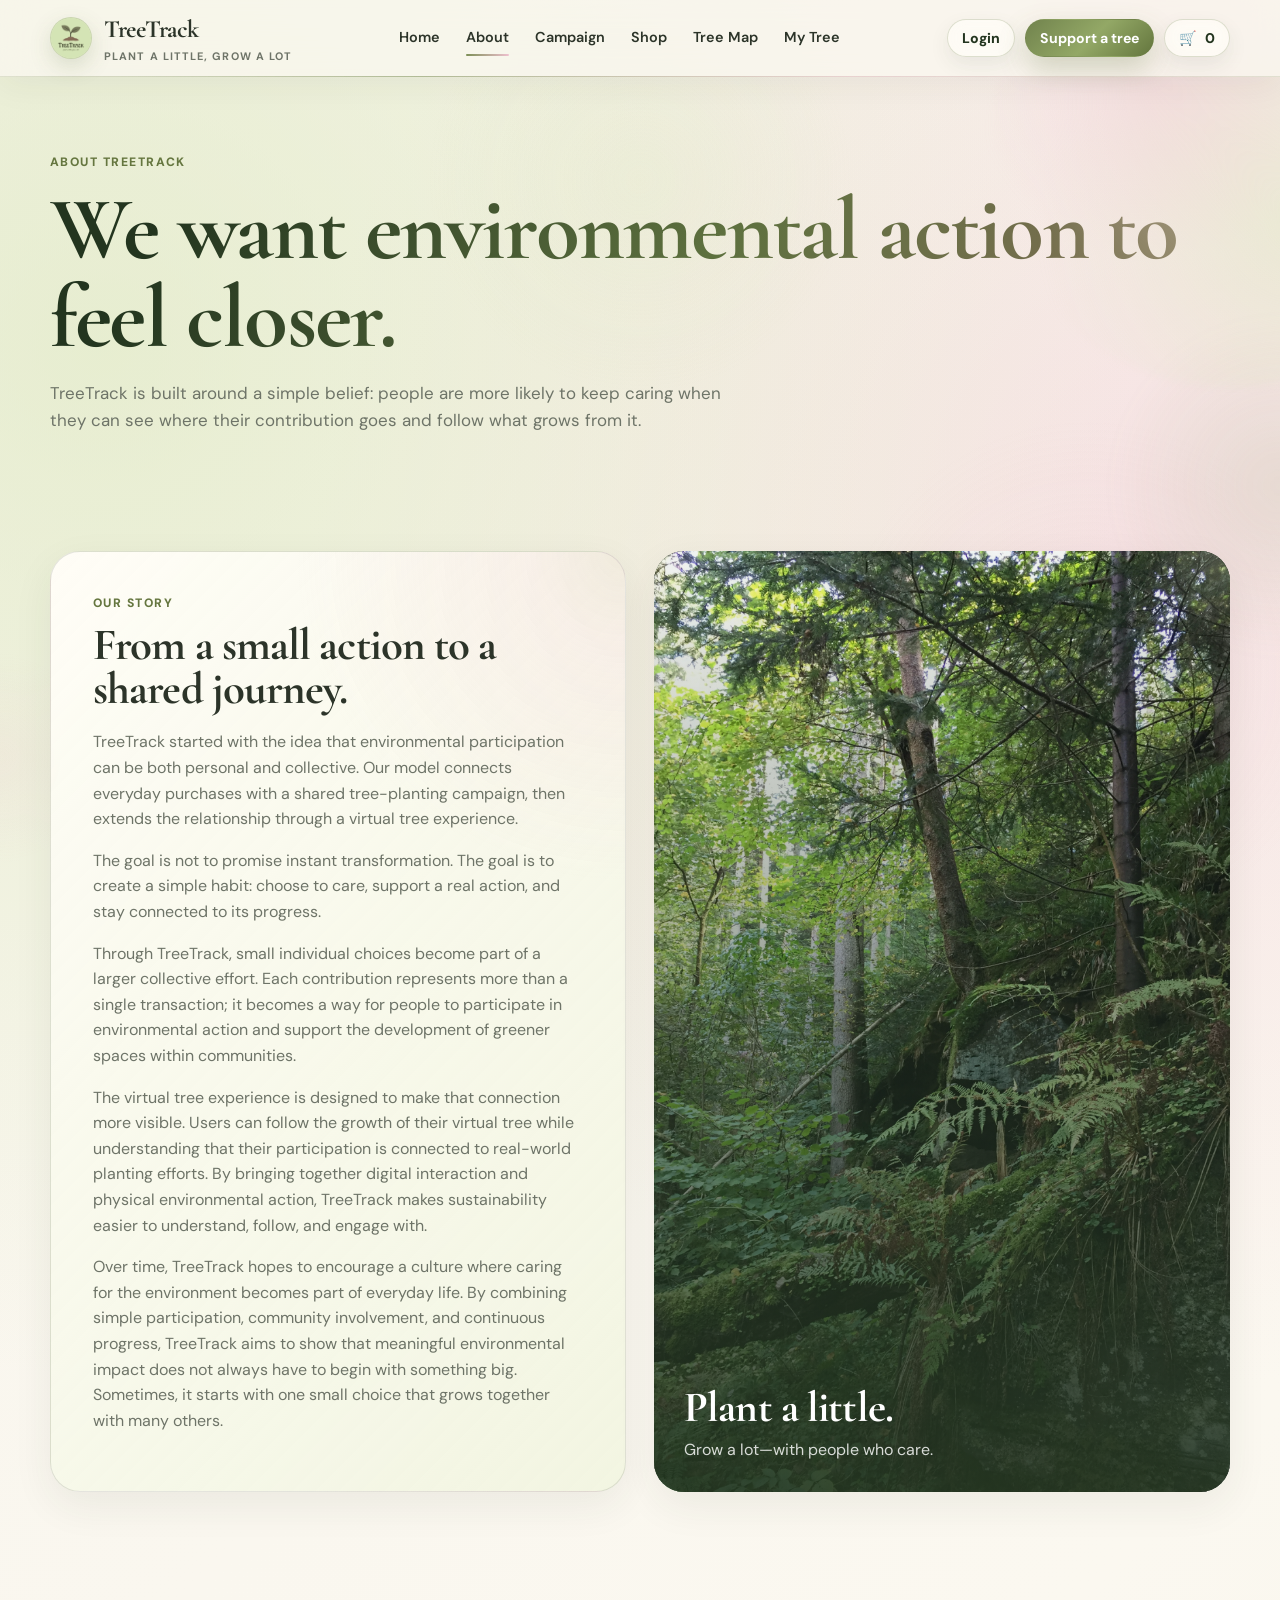
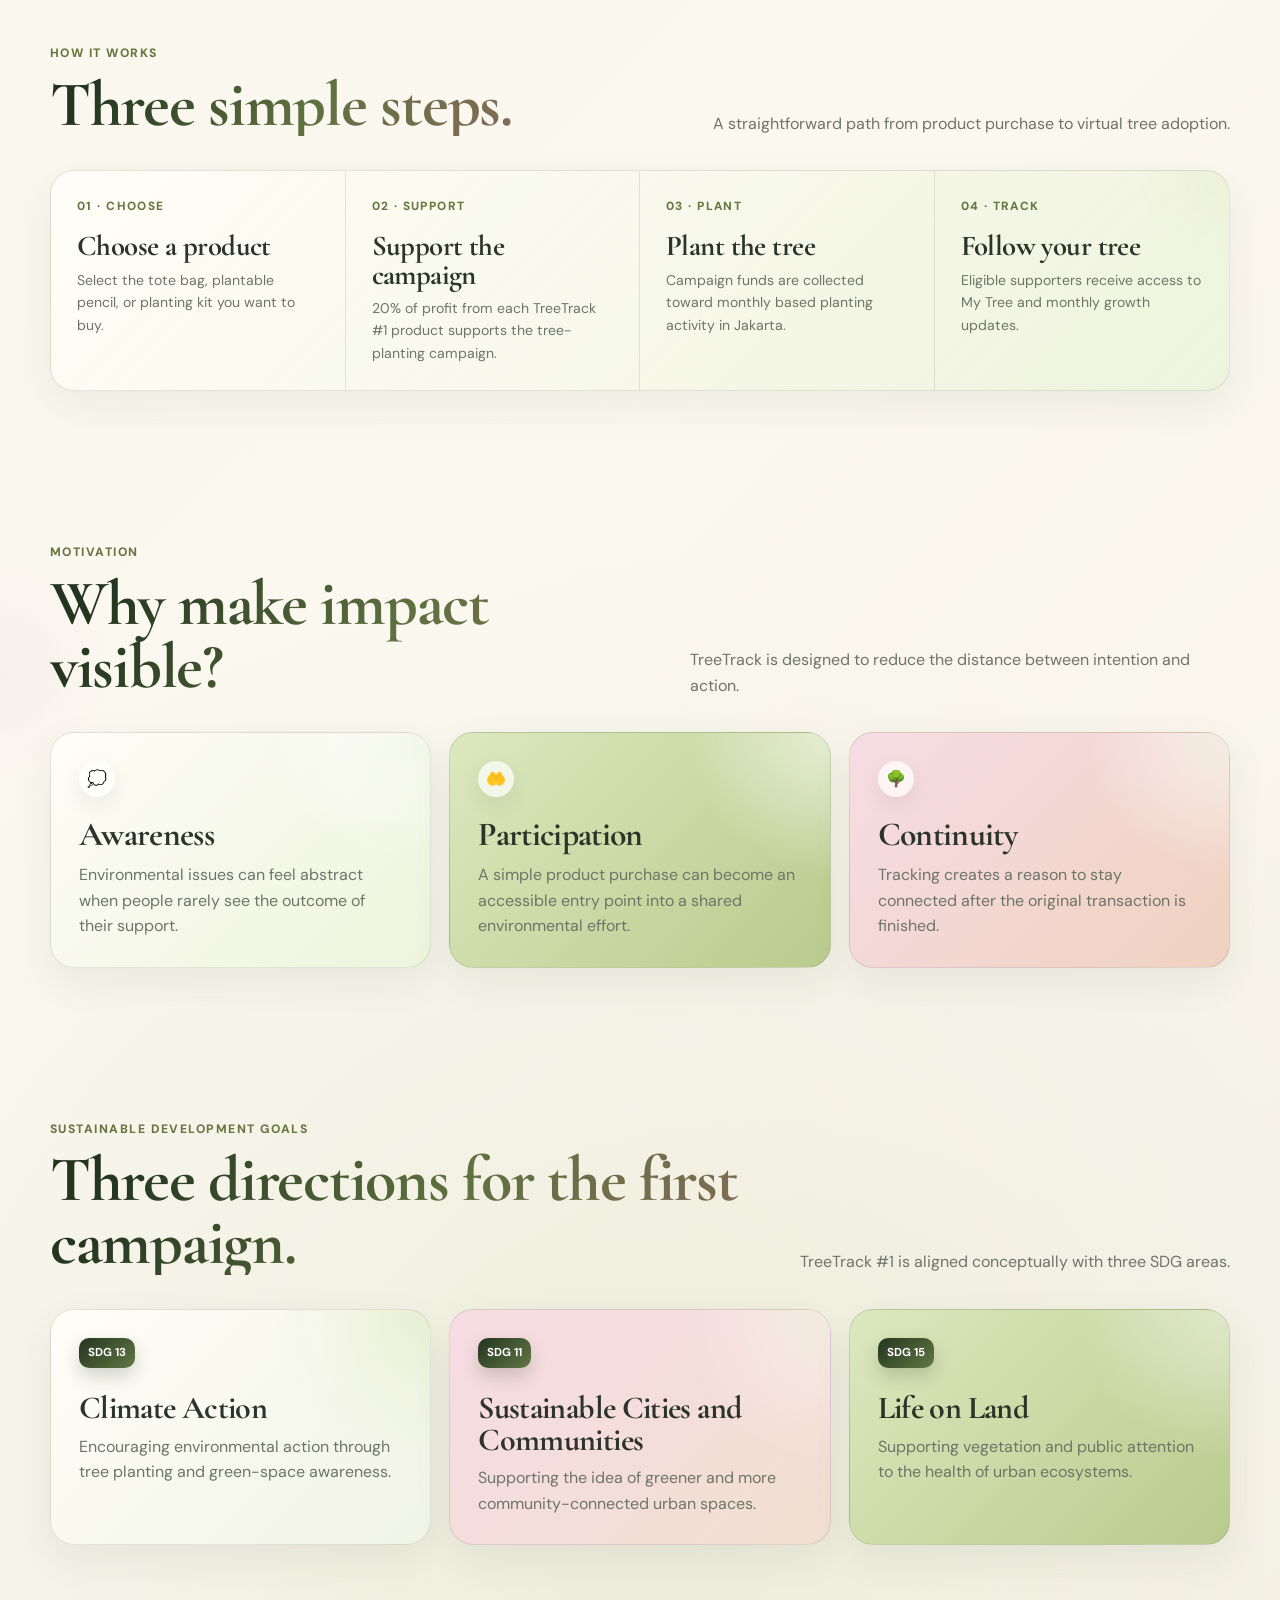
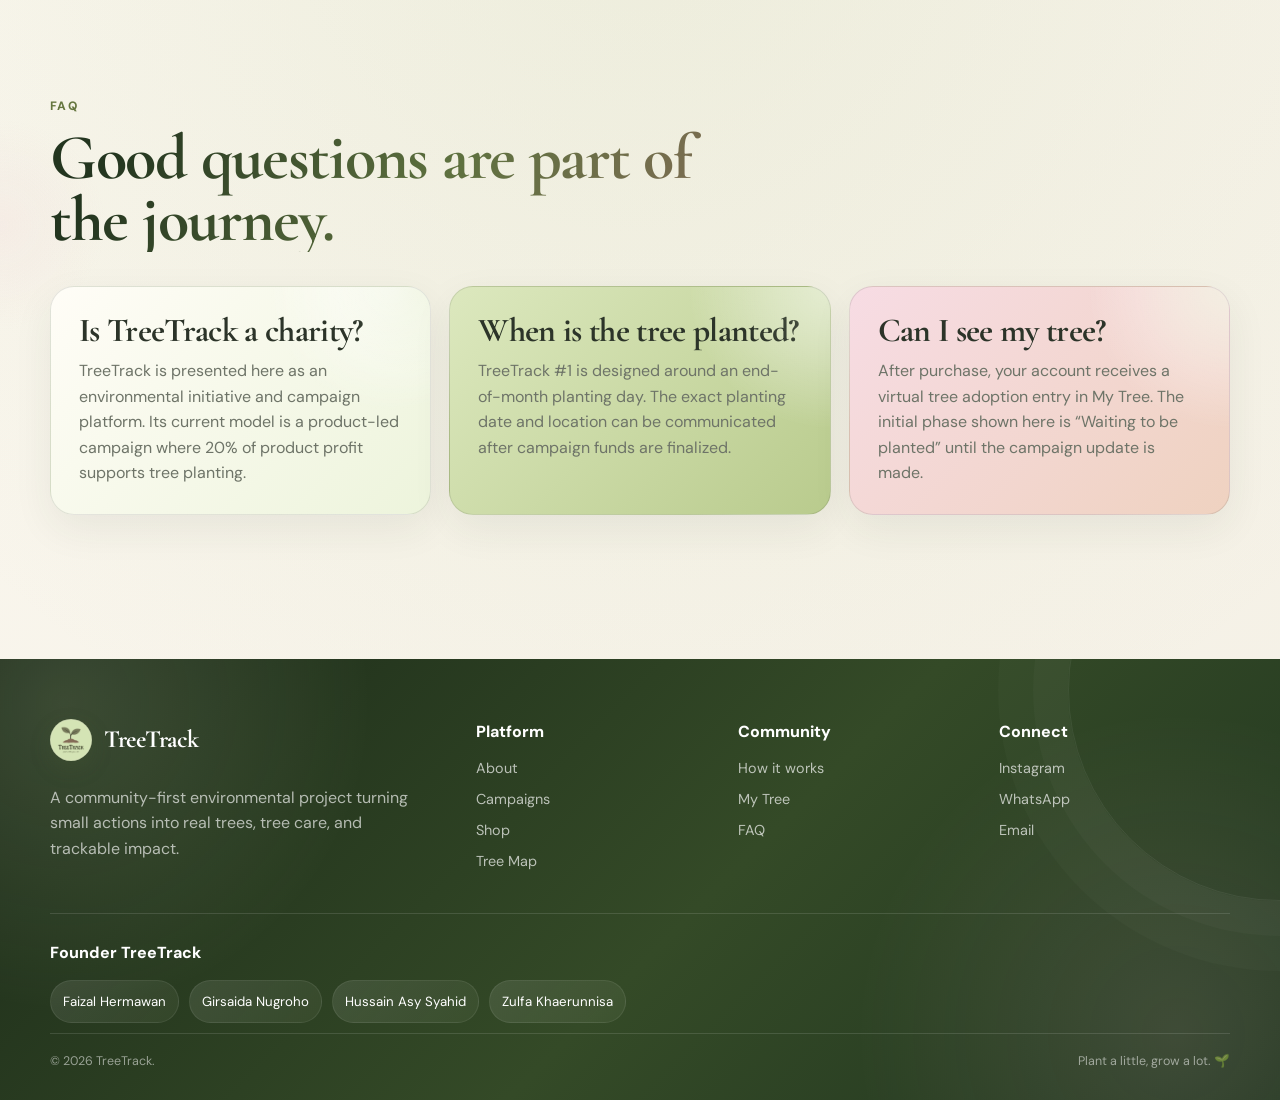
==== commit 2bcc0ac0: "Update about.html" ====
--- a/about.html
+++ b/about.html
@@ -51,6 +51,6 @@
   <section class="section" id="sdgs"><div class="container"><div class="section-head"><div><div class="kicker">Sustainable Development Goals</div><h2>Three directions for the first campaign.</h2></div><p>TreeTrack #1 is aligned conceptually with three SDG areas.</p></div><div class="sdgs"><article class="sdg-card"><span class="sdg-tag">SDG 13</span><h3>Climate Action</h3><p>Encouraging environmental action through tree planting and green-space awareness.</p></article><article class="sdg-card"><span class="sdg-tag">SDG 11</span><h3>Sustainable Cities and Communities</h3><p>Supporting the idea of greener and more community-connected urban spaces.</p></article><article class="sdg-card"><span class="sdg-tag">SDG 15</span><h3>Life on Land</h3><p>Supporting vegetation and public attention to the health of urban ecosystems.</p></article></div></div></section>
   <section class="section tight" id="faq"><div class="container"><div class="section-head"><div><div class="kicker">FAQ</div><h2>Good questions are part of the journey.</h2></div></div><div class="story-grid"><article class="story-card"><h3>Is TreeTrack a charity?</h3><p>TreeTrack is presented here as an environmental initiative and campaign platform. Its current model is a product-led campaign where 20% of product profit supports tree planting.</p></article><article class="story-card"><h3>When is the tree planted?</h3><p>TreeTrack #1 is designed around an end-of-month planting day. The exact planting date and location can be communicated after campaign funds are finalized.</p></article><article class="story-card"><h3>Can I see my tree?</h3><p>After purchase, your account receives a virtual tree adoption entry in My Tree. The initial phase shown here is “Waiting to be planted” until the campaign update is made.</p></article></div></div></section>
 </main>
-<footer class="site-footer"><div class="container"><div class="footer-grid"><div class="footer-brand"><div class="brand"><span class="brand-mark"><img src="assets/treetrack-logo.png" alt=""></span><span class="brand-name">TreeTrack</span></div><p>A community-first environmental project turning small actions into real trees, tree care, and trackable impact.</p></div><div><div class="footer-title">Platform</div><div class="footer-links"><a href="about.html">About</a><a href="campaign.html">Campaigns</a><a href="shop.html">Shop</a><a href="map.html">Tree Map</a></div></div><div><div class="footer-title">Community</div><div class="footer-links"><a href="about.html#how">How it works</a><a href="my-tree.html">My Tree</a><a href="about.html#faq">FAQ</a></div></div><div><div class="footer-title">Connect</div><div class="footer-links"><a href="https://instagram.com/treetrack.id" target="_blank" rel="noopener">Instagram</a><a href="https://wa.me/628139511928" target="_blank" rel="noopener">WhatsApp</a><a href="mailto:hello@treetrack.id">Email</a></div></div></div><div class="footer-founders"><div class="footer-title">Founder TreeTrack</div><div class="founder-list"><span class="founder">Faizal Hermawan</span><span class="founder">Girsaida Nugroho</span><span class="founder">Hussain Asy Syahid</span><span class="founder">Zulfa Khaerunisa</span></div></div><div class="footer-bottom"><span>© <span data-year></span> TreeTrack.</span><span>Plant a little, grow a lot. 🌱</span></div></div></footer><div class="toast"></div><script src="js/app.js"></script>
+<footer class="site-footer"><div class="container"><div class="footer-grid"><div class="footer-brand"><div class="brand"><span class="brand-mark"><img src="assets/treetrack-logo.png" alt=""></span><span class="brand-name">TreeTrack</span></div><p>A community-first environmental project turning small actions into real trees, tree care, and trackable impact.</p></div><div><div class="footer-title">Platform</div><div class="footer-links"><a href="about.html">About</a><a href="campaign.html">Campaigns</a><a href="shop.html">Shop</a><a href="map.html">Tree Map</a></div></div><div><div class="footer-title">Community</div><div class="footer-links"><a href="about.html#how">How it works</a><a href="my-tree.html">My Tree</a><a href="about.html#faq">FAQ</a></div></div><div><div class="footer-title">Connect</div><div class="footer-links"><a href="https://instagram.com/treetrack.id" target="_blank" rel="noopener">Instagram</a><a href="https://wa.me/6287840808615" target="_blank" rel="noopener">WhatsApp</a><a href="mailto:treetrack.ir@gmail.com">Email</a></div></div></div><div class="footer-founders"><div class="footer-title">Founder TreeTrack</div><div class="founder-list"><span class="founder">Faizal Hermawan</span><span class="founder">Girsaida Nugroho</span><span class="founder">Hussain Asy Syahid</span><span class="founder">Zulfa Khaerunnisa</span></div></div><div class="footer-bottom"><span>© <span data-year></span> TreeTrack.</span><span>Plant a little, grow a lot. 🌱</span></div></div></footer><div class="toast"></div><script src="js/app.js"></script>
 </body>
 </html>
